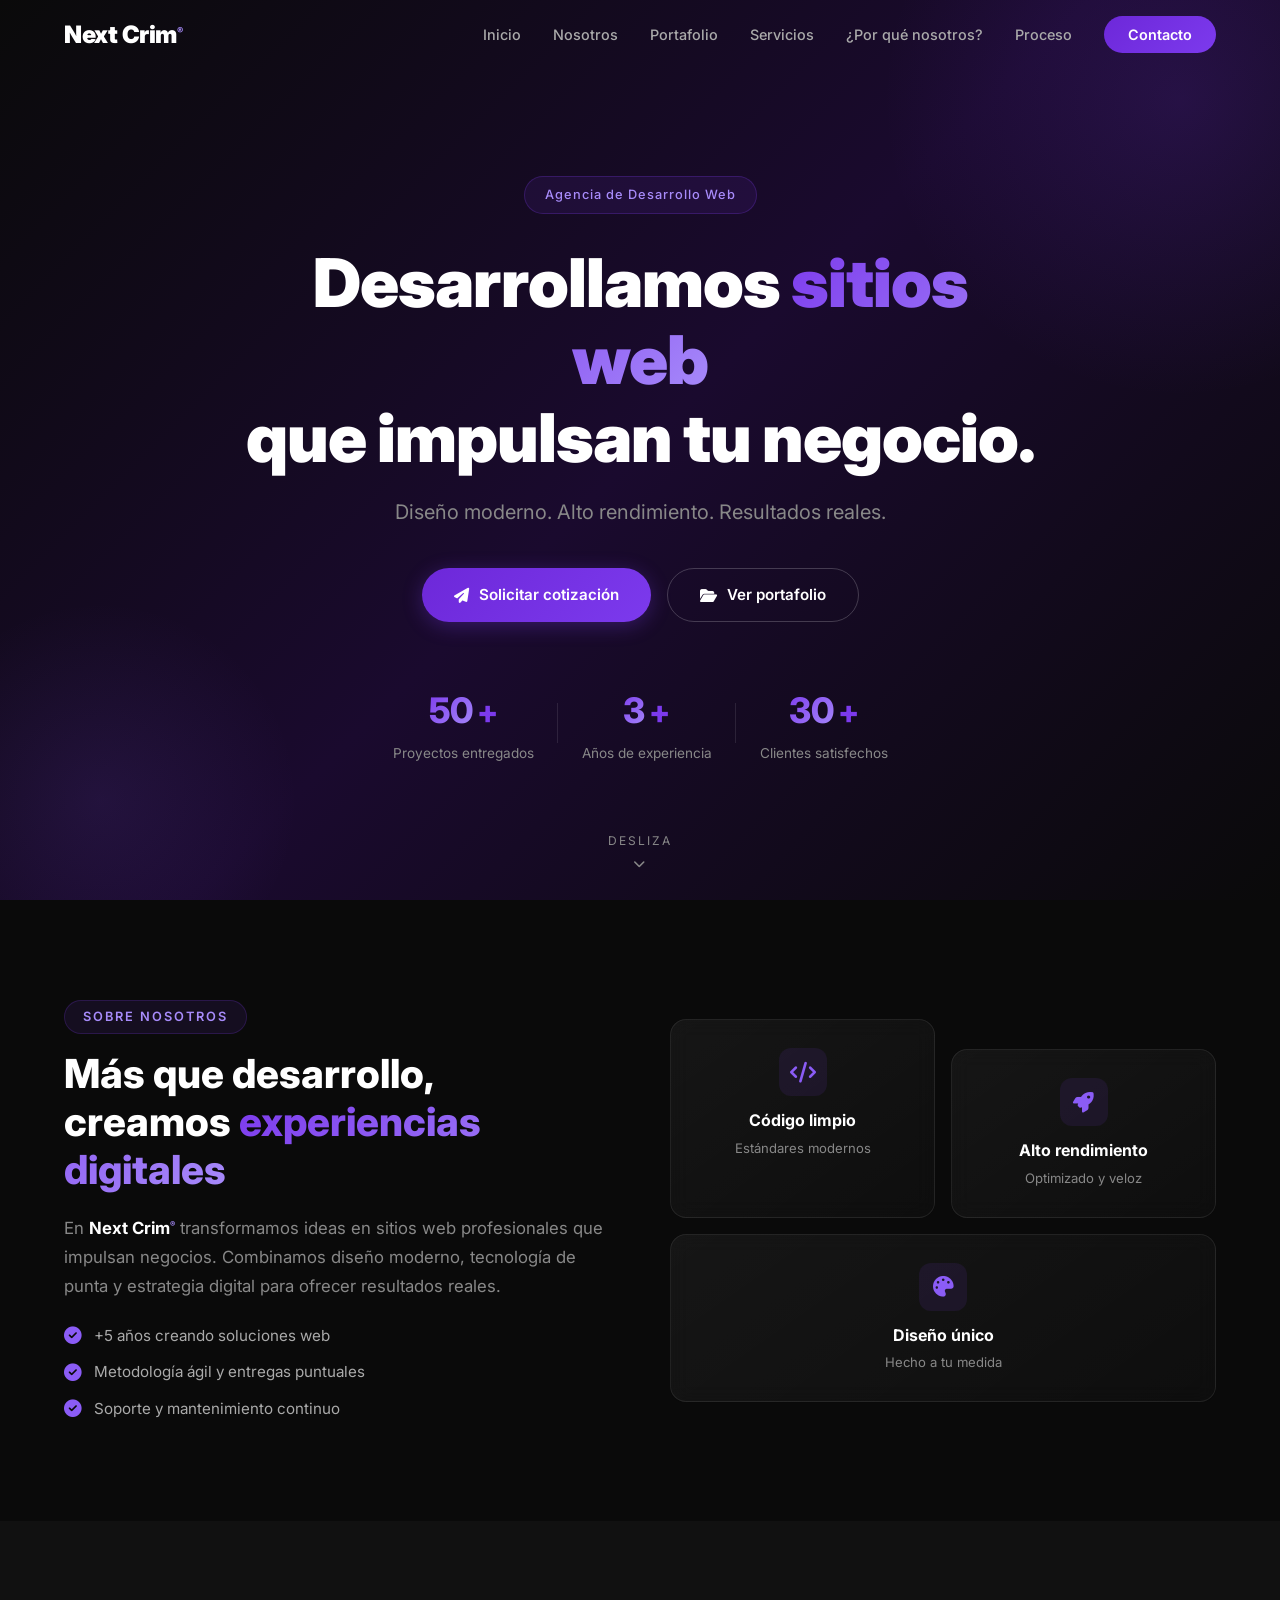
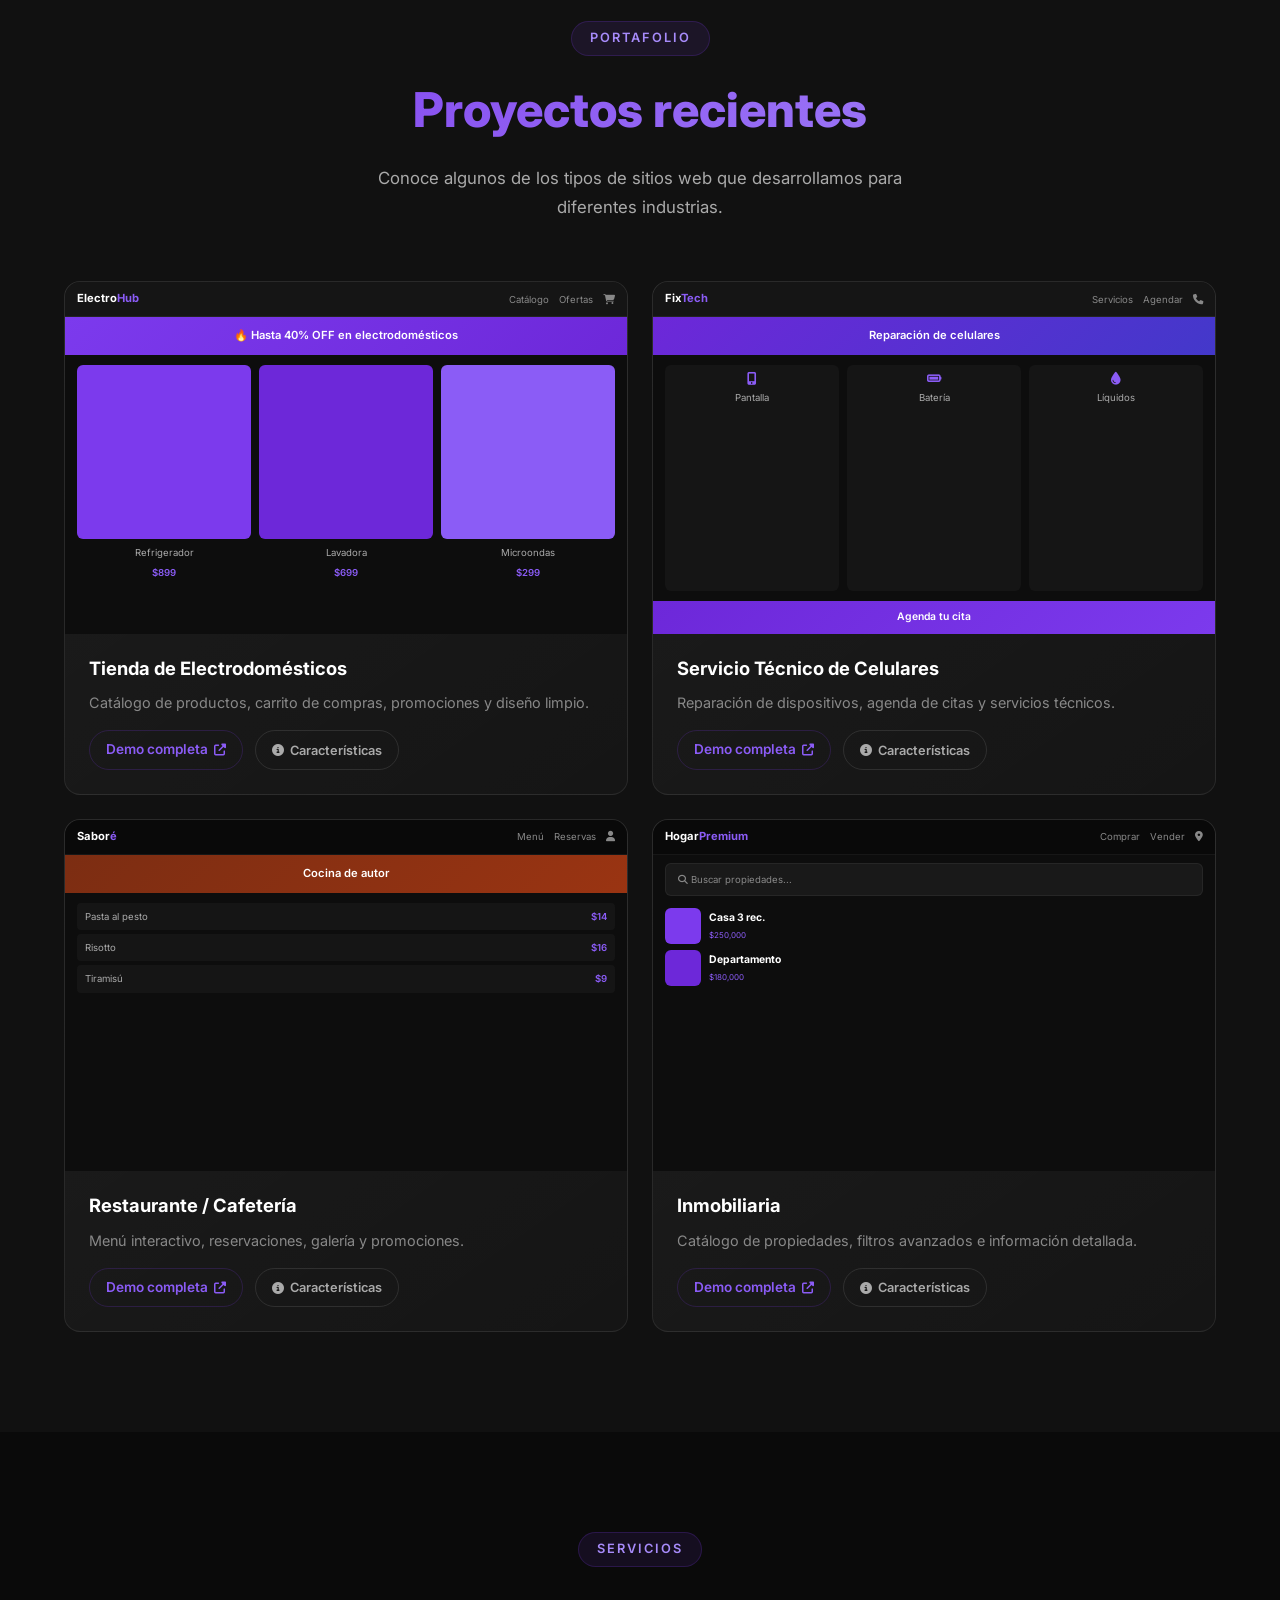
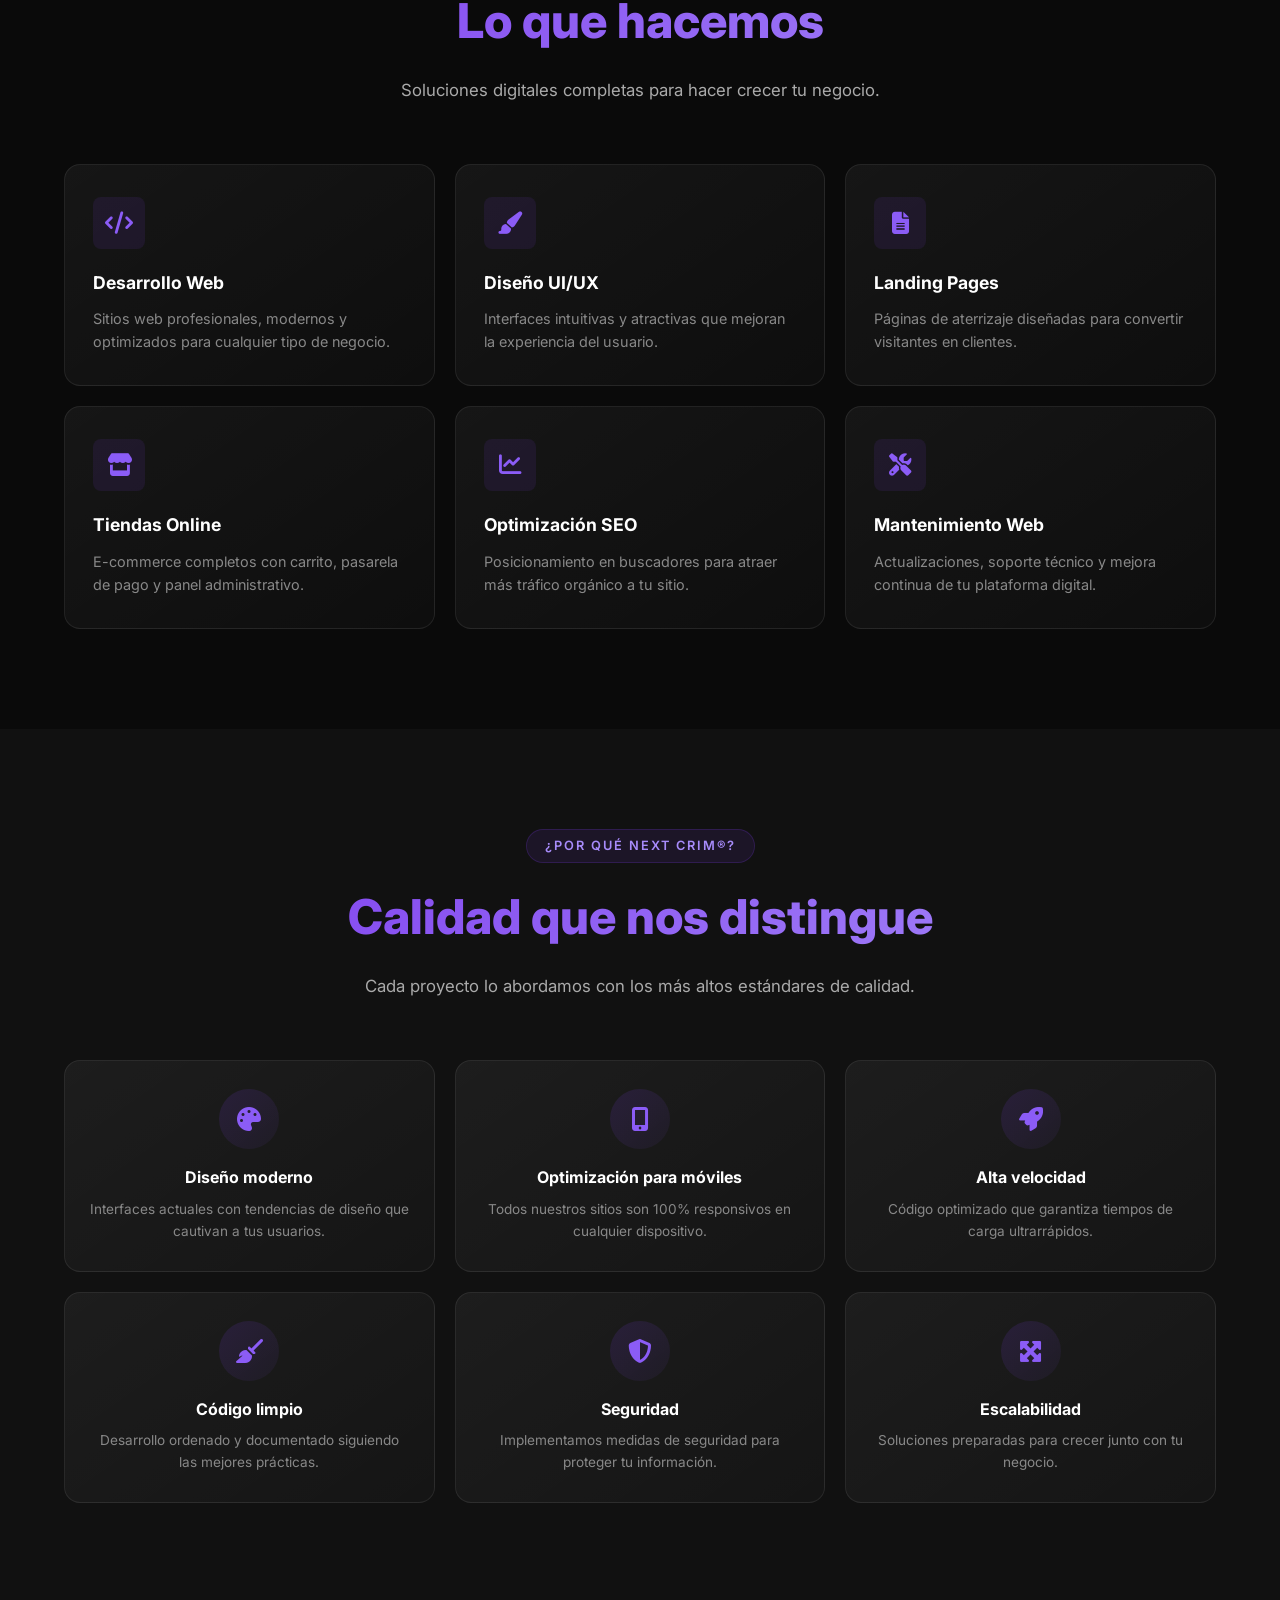
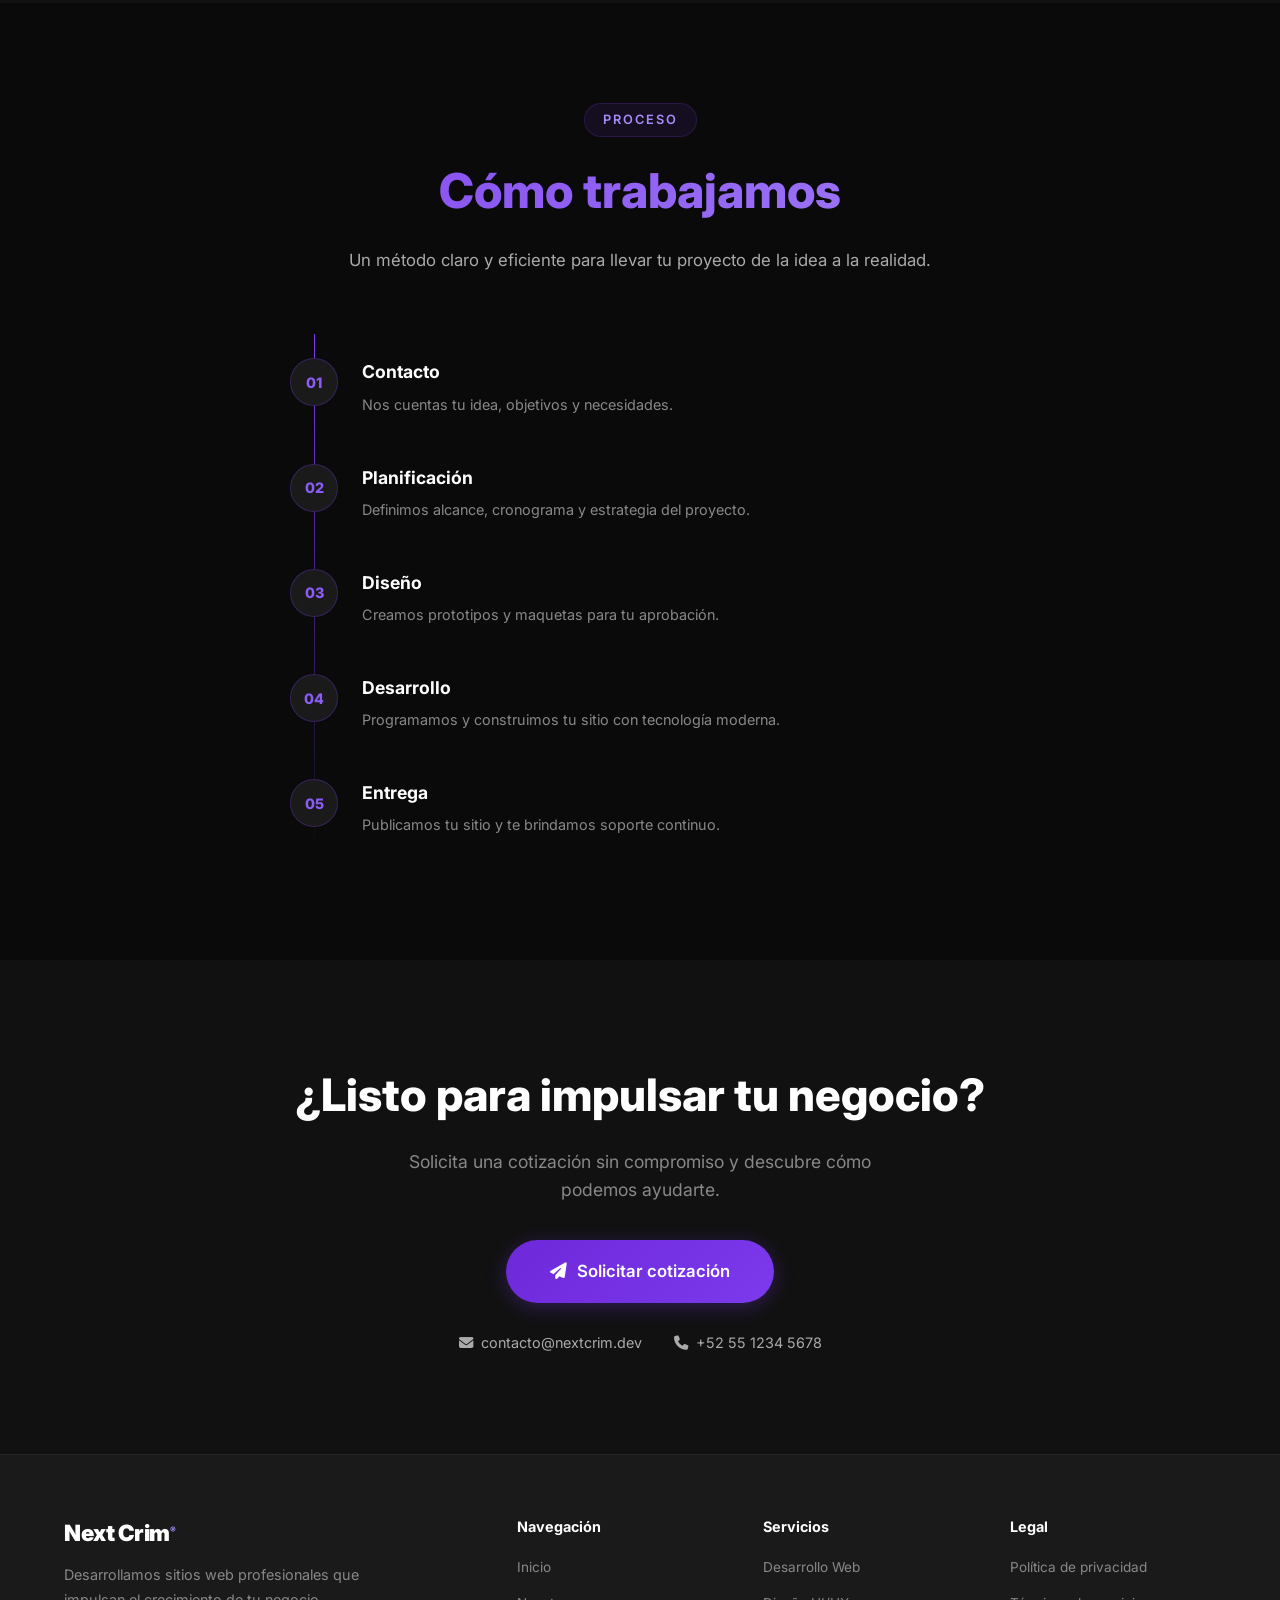
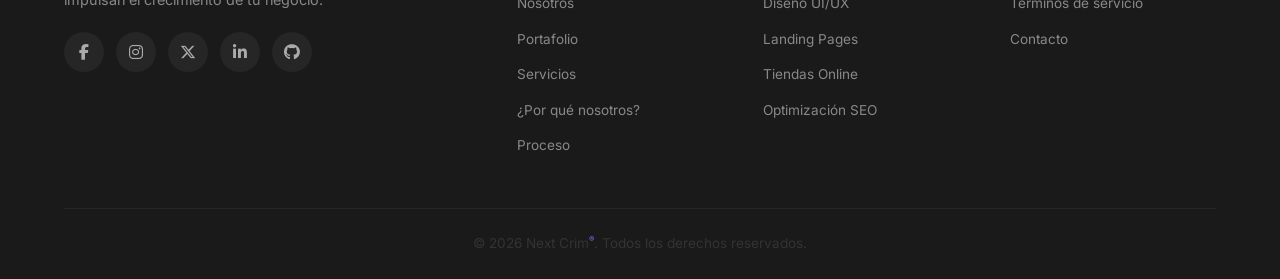
==== index.html @ 69f91e9d "Primer commit - Next Crim sitio web" ====
<!DOCTYPE html>
<html lang="es">
<head>
  <meta charset="UTF-8" />
  <meta name="viewport" content="width=device-width, initial-scale=1.0" />
  <meta name="description" content="Next Crim® - Agencia de desarrollo web. Creamos sitios modernos, rápidos y optimizados para impulsar tu negocio." />
  <meta name="keywords" content="desarrollo web, diseño web, tiendas online, landing pages, SEO" />
  <meta name="author" content="Next Crim®" />
  <meta property="og:title" content="Next Crim® - Desarrollo Web Profesional" />
  <meta property="og:description" content="Desarrollamos sitios web que impulsan tu negocio. Diseño moderno. Alto rendimiento. Resultados reales." />
  <meta property="og:type" content="website" />
  <meta name="robots" content="index, follow" />
  <link rel="canonical" href="https://nextcrim.dev" />
  <title>Next Crim® - Desarrollo Web Profesional</title>
  <link rel="stylesheet" href="styles.css" />
  <link rel="preconnect" href="https://fonts.googleapis.com" />
  <link rel="preconnect" href="https://fonts.gstatic.com" crossorigin />
  <link href="https://fonts.googleapis.com/css2?family=Inter:wght@300;400;500;600;700;800;900&display=swap" rel="stylesheet" />
  <link rel="stylesheet" href="https://cdnjs.cloudflare.com/ajax/libs/font-awesome/6.5.0/css/all.min.css" />
</head>
<body>

  <!-- ========== NAVBAR ========== -->
  <nav class="navbar" id="navbar" role="navigation" aria-label="Navegación principal">
    <div class="nav-container">
      <a href="#" class="nav-logo" aria-label="Next Crim® - Inicio">Next Crim<sup>®</sup></a>
      <button class="nav-toggle" id="navToggle" aria-label="Abrir menú de navegación" aria-expanded="false">
        <span class="bar"></span>
        <span class="bar"></span>
        <span class="bar"></span>
      </button>
      <ul class="nav-menu" id="navMenu" role="menubar">
        <li role="none"><a href="#inicio" class="nav-link" role="menuitem">Inicio</a></li>
        <li role="none"><a href="#nosotros" class="nav-link" role="menuitem">Nosotros</a></li>
        <li role="none"><a href="#portafolio" class="nav-link" role="menuitem">Portafolio</a></li>
        <li role="none"><a href="#servicios" class="nav-link" role="menuitem">Servicios</a></li>
        <li role="none"><a href="#porque-elegirnos" class="nav-link" role="menuitem">¿Por qué nosotros?</a></li>
        <li role="none"><a href="#proceso" class="nav-link" role="menuitem">Proceso</a></li>
        <li role="none"><a href="#contacto" class="nav-link btn-nav-cta" role="menuitem">Contacto</a></li>
      </ul>
    </div>
  </nav>

  <!-- ========== HERO ========== -->
  <section class="hero" id="inicio" aria-label="Sección principal">
    <div class="hero-bg"></div>
    <div class="hero-content">
      <div class="hero-badge reveal">Agencia de Desarrollo Web</div>
      <h1 class="hero-title reveal">
        Desarrollamos <span class="gradient-text">sitios web</span><br />
        que impulsan tu negocio.
      </h1>
      <p class="hero-subtitle reveal">
        Diseño moderno. Alto rendimiento. Resultados reales.
      </p>
      <div class="hero-cta reveal">
        <a href="#contacto" class="btn btn-primary">
          <i class="fas fa-paper-plane" aria-hidden="true"></i> Solicitar cotización
        </a>
        <a href="#portafolio" class="btn btn-outline">
          <i class="fas fa-folder-open" aria-hidden="true"></i> Ver portafolio
        </a>
      </div>
      <div class="hero-stats reveal">
        <div class="stat-item">
          <span class="stat-number" data-count="50">0</span>
          <span class="stat-plus">+</span>
          <span class="stat-label">Proyectos entregados</span>
        </div>
        <div class="stat-item">
          <span class="stat-number" data-count="3">0</span>
          <span class="stat-plus">+</span>
          <span class="stat-label">Años de experiencia</span>
        </div>
        <div class="stat-item">
          <span class="stat-number" data-count="30">0</span>
          <span class="stat-plus">+</span>
          <span class="stat-label">Clientes satisfechos</span>
        </div>
      </div>
    </div>
    <div class="scroll-indicator" aria-hidden="true">
      <span>Desliza</span>
      <i class="fas fa-chevron-down"></i>
    </div>
  </section>

  <!-- ========== ABOUT / BRAND ========== -->
  <section class="about section" id="nosotros" aria-label="Sobre Next Crim">
    <div class="container">
      <div class="about-grid">
        <div class="about-content reveal">
          <span class="section-tag">Sobre nosotros</span>
          <h2>Más que desarrollo,<br />creamos <span class="gradient-text">experiencias digitales</span></h2>
          <p>En <strong>Next Crim<sup>&reg;</sup></strong> transformamos ideas en sitios web profesionales que impulsan negocios. Combinamos diseño moderno, tecnología de punta y estrategia digital para ofrecer resultados reales.</p>
          <div class="about-features">
            <div class="about-feature">
              <i class="fas fa-check-circle"></i>
              <span>+5 años creando soluciones web</span>
            </div>
            <div class="about-feature">
              <i class="fas fa-check-circle"></i>
              <span>Metodología ágil y entregas puntuales</span>
            </div>
            <div class="about-feature">
              <i class="fas fa-check-circle"></i>
              <span>Soporte y mantenimiento continuo</span>
            </div>
          </div>
        </div>
        <div class="about-visual reveal">
          <div class="about-card-glass">
            <div class="glass-icon"><i class="fas fa-code"></i></div>
            <h3>Código limpio</h3>
            <p>Estándares modernos</p>
          </div>
          <div class="about-card-glass delay-1">
            <div class="glass-icon"><i class="fas fa-rocket"></i></div>
            <h3>Alto rendimiento</h3>
            <p>Optimizado y veloz</p>
          </div>
          <div class="about-card-glass delay-2">
            <div class="glass-icon"><i class="fas fa-palette"></i></div>
            <h3>Diseño único</h3>
            <p>Hecho a tu medida</p>
          </div>
        </div>
      </div>
    </div>
  </section>

  <!-- ========== PORTAFOLIO ========== -->
  <section class="portfolio section" id="portafolio" aria-label="Portafolio">
    <div class="container">
      <div class="section-header reveal">
        <span class="section-tag">Portafolio</span>
        <h2>Proyectos recientes</h2>
        <p class="section-desc">Conoce algunos de los tipos de sitios web que desarrollamos para diferentes industrias.</p>
      </div>
      <div class="portfolio-grid">
        <!-- Card 1 -->
        <article class="portfolio-card reveal" tabindex="0" role="button" aria-label="Ver demo de tienda de electrodomésticos" data-demo="demo1">
          <div class="portfolio-preview">
            <div class="demo-mockup mockup-store">
              <div class="mockup-header">
                <span class="mockup-logo">Electro<span class="accent">Hub</span></span>
                <div class="mockup-nav">
                  <span>Catálogo</span>
                  <span>Ofertas</span>
                  <span><i class="fas fa-shopping-cart"></i></span>
                </div>
              </div>
              <div class="mockup-banner">🔥 Hasta 40% OFF en electrodomésticos</div>
              <div class="mockup-products">
                <div class="mockup-product"><div class="prod-img" style="background:#7c3aed"></div><span>Refrigerador</span><span class="price">$899</span></div>
                <div class="mockup-product"><div class="prod-img" style="background:#6d28d9"></div><span>Lavadora</span><span class="price">$699</span></div>
                <div class="mockup-product"><div class="prod-img" style="background:#8b5cf6"></div><span>Microondas</span><span class="price">$299</span></div>
              </div>
            </div>
          </div>
          <div class="portfolio-info">
            <h3>Tienda de Electrodomésticos</h3>
            <p>Catálogo de productos, carrito de compras, promociones y diseño limpio.</p>
            <div class="portfolio-link-group">
              <a href="demos/electrodomesticos.html" target="_blank" class="portfolio-link" aria-label="Abrir demo completa en nueva pestaña">
                Demo completa <i class="fas fa-external-link-alt"></i>
              </a>
              <button class="portfolio-link modal-trigger" data-demo="demo1" aria-label="Ver características">
                <i class="fas fa-info-circle"></i> Características
              </button>
            </div>
          </div>
        </article>

        <!-- Card 2 -->
        <article class="portfolio-card reveal" tabindex="0" role="button" aria-label="Ver demo de servicio técnico" data-demo="demo2">
          <div class="portfolio-preview">
            <div class="demo-mockup mockup-tech">
              <div class="mockup-header">
                <span class="mockup-logo">Fix<span class="accent">Tech</span></span>
                <div class="mockup-nav">
                  <span>Servicios</span>
                  <span>Agendar</span>
                  <span><i class="fas fa-phone"></i></span>
                </div>
              </div>
              <div class="mockup-banner" style="background: linear-gradient(135deg, #6d28d9, #4338ca)">Reparación de celulares</div>
              <div class="mockup-services">
                <div class="service-item"><i class="fas fa-mobile-alt"></i> <span>Pantalla</span></div>
                <div class="service-item"><i class="fas fa-battery-full"></i> <span>Batería</span></div>
                <div class="service-item"><i class="fas fa-tint"></i> <span>Líquidos</span></div>
              </div>
              <div class="mockup-cta-sm">Agenda tu cita</div>
            </div>
          </div>
          <div class="portfolio-info">
            <h3>Servicio Técnico de Celulares</h3>
            <p>Reparación de dispositivos, agenda de citas y servicios técnicos.</p>
            <div class="portfolio-link-group">
              <a href="demos/servicio-tecnico.html" target="_blank" class="portfolio-link" aria-label="Abrir demo completa en nueva pestaña">
                Demo completa <i class="fas fa-external-link-alt"></i>
              </a>
              <button class="portfolio-link modal-trigger" data-demo="demo2" aria-label="Ver características">
                <i class="fas fa-info-circle"></i> Características
              </button>
            </div>
          </div>
        </article>

        <!-- Card 3 -->
        <article class="portfolio-card reveal" tabindex="0" role="button" aria-label="Ver demo de restaurante" data-demo="demo3">
          <div class="portfolio-preview">
            <div class="demo-mockup mockup-restaurant">
              <div class="mockup-header dark-header">
                <span class="mockup-logo">Sabor<span class="accent">é</span></span>
                <div class="mockup-nav">
                  <span>Menú</span>
                  <span>Reservas</span>
                  <span><i class="fas fa-user"></i></span>
                </div>
              </div>
              <div class="mockup-banner" style="background: linear-gradient(135deg, #7c2d12, #9a3412)">Cocina de autor</div>
              <div class="mockup-menu">
                <div class="menu-item"><span class="dish">Pasta al pesto</span><span class="dish-price">$14</span></div>
                <div class="menu-item"><span class="dish">Risotto</span><span class="dish-price">$16</span></div>
                <div class="menu-item"><span class="dish">Tiramisú</span><span class="dish-price">$9</span></div>
              </div>
            </div>
          </div>
          <div class="portfolio-info">
            <h3>Restaurante / Cafetería</h3>
            <p>Menú interactivo, reservaciones, galería y promociones.</p>
            <div class="portfolio-link-group">
              <a href="demos/restaurante.html" target="_blank" class="portfolio-link" aria-label="Abrir demo completa en nueva pestaña">
                Demo completa <i class="fas fa-external-link-alt"></i>
              </a>
              <button class="portfolio-link modal-trigger" data-demo="demo3" aria-label="Ver características">
                <i class="fas fa-info-circle"></i> Características
              </button>
            </div>
          </div>
        </article>

        <!-- Card 4 -->
        <article class="portfolio-card reveal" tabindex="0" role="button" aria-label="Ver demo de inmobiliaria" data-demo="demo4">
          <div class="portfolio-preview">
            <div class="demo-mockup mockup-realestate">
              <div class="mockup-header dark-header">
                <span class="mockup-logo">Hogar<span class="accent">Premium</span></span>
                <div class="mockup-nav">
                  <span>Comprar</span>
                  <span>Vender</span>
                  <span><i class="fas fa-map-marker-alt"></i></span>
                </div>
              </div>
              <div class="mockup-search"><i class="fas fa-search"></i> Buscar propiedades...</div>
              <div class="mockup-properties">
                <div class="mockup-prop"><div class="prop-img" style="background:#7c3aed"></div><div><strong>Casa 3 rec.</strong><br /><small>$250,000</small></div></div>
                <div class="mockup-prop"><div class="prop-img" style="background:#6d28d9"></div><div><strong>Departamento</strong><br /><small>$180,000</small></div></div>
              </div>
            </div>
          </div>
          <div class="portfolio-info">
            <h3>Inmobiliaria</h3>
            <p>Catálogo de propiedades, filtros avanzados e información detallada.</p>
            <div class="portfolio-link-group">
              <a href="demos/inmobiliaria.html" target="_blank" class="portfolio-link" aria-label="Abrir demo completa en nueva pestaña">
                Demo completa <i class="fas fa-external-link-alt"></i>
              </a>
              <button class="portfolio-link modal-trigger" data-demo="demo4" aria-label="Ver características">
                <i class="fas fa-info-circle"></i> Características
              </button>
            </div>
          </div>
        </article>
      </div>
    </div>
  </section>

  <!-- ========== MODAL DEMO ========== -->
  <div class="modal-overlay" id="modalOverlay" role="dialog" aria-modal="true" aria-label="Vista previa de demo">
    <div class="modal-content">
      <button class="modal-close" id="modalClose" aria-label="Cerrar demo">
        <i class="fas fa-times"></i>
      </button>
      <div class="modal-body" id="modalBody">
        <!-- Dynamic content -->
      </div>
    </div>
  </div>

  <!-- ========== SERVICIOS ========== -->
  <section class="services section" id="servicios" aria-label="Servicios">
    <div class="container">
      <div class="section-header reveal">
        <span class="section-tag">Servicios</span>
        <h2>Lo que hacemos</h2>
        <p class="section-desc">Soluciones digitales completas para hacer crecer tu negocio.</p>
      </div>
      <div class="services-grid">
        <div class="service-card reveal">
          <div class="service-icon"><i class="fas fa-code"></i></div>
          <h3>Desarrollo Web</h3>
          <p>Sitios web profesionales, modernos y optimizados para cualquier tipo de negocio.</p>
        </div>
        <div class="service-card reveal">
          <div class="service-icon"><i class="fas fa-paint-brush"></i></div>
          <h3>Diseño UI/UX</h3>
          <p>Interfaces intuitivas y atractivas que mejoran la experiencia del usuario.</p>
        </div>
        <div class="service-card reveal">
          <div class="service-icon"><i class="fas fa-file-alt"></i></div>
          <h3>Landing Pages</h3>
          <p>Páginas de aterrizaje diseñadas para convertir visitantes en clientes.</p>
        </div>
        <div class="service-card reveal">
          <div class="service-icon"><i class="fas fa-store"></i></div>
          <h3>Tiendas Online</h3>
          <p>E-commerce completos con carrito, pasarela de pago y panel administrativo.</p>
        </div>
        <div class="service-card reveal">
          <div class="service-icon"><i class="fas fa-chart-line"></i></div>
          <h3>Optimización SEO</h3>
          <p>Posicionamiento en buscadores para atraer más tráfico orgánico a tu sitio.</p>
        </div>
        <div class="service-card reveal">
          <div class="service-icon"><i class="fas fa-tools"></i></div>
          <h3>Mantenimiento Web</h3>
          <p>Actualizaciones, soporte técnico y mejora continua de tu plataforma digital.</p>
        </div>
      </div>
    </div>
  </section>

  <!-- ========== WHY CHOOSE US ========== -->
  <section class="why section" id="porque-elegirnos" aria-label="¿Por qué elegirnos?">
    <div class="container">
      <div class="section-header reveal">
        <span class="section-tag">¿Por qué Next Crim®?</span>
        <h2>Calidad que nos distingue</h2>
        <p class="section-desc">Cada proyecto lo abordamos con los más altos estándares de calidad.</p>
      </div>
      <div class="why-grid">
        <div class="why-card reveal">
          <div class="why-icon"><i class="fas fa-palette"></i></div>
          <h3>Diseño moderno</h3>
          <p>Interfaces actuales con tendencias de diseño que cautivan a tus usuarios.</p>
        </div>
        <div class="why-card reveal">
          <div class="why-icon"><i class="fas fa-mobile-alt"></i></div>
          <h3>Optimización para móviles</h3>
          <p>Todos nuestros sitios son 100% responsivos en cualquier dispositivo.</p>
        </div>
        <div class="why-card reveal">
          <div class="why-icon"><i class="fas fa-rocket"></i></div>
          <h3>Alta velocidad</h3>
          <p>Código optimizado que garantiza tiempos de carga ultrarrápidos.</p>
        </div>
        <div class="why-card reveal">
          <div class="why-icon"><i class="fas fa-broom"></i></div>
          <h3>Código limpio</h3>
          <p>Desarrollo ordenado y documentado siguiendo las mejores prácticas.</p>
        </div>
        <div class="why-card reveal">
          <div class="why-icon"><i class="fas fa-shield-alt"></i></div>
          <h3>Seguridad</h3>
          <p>Implementamos medidas de seguridad para proteger tu información.</p>
        </div>
        <div class="why-card reveal">
          <div class="why-icon"><i class="fas fa-expand-arrows-alt"></i></div>
          <h3>Escalabilidad</h3>
          <p>Soluciones preparadas para crecer junto con tu negocio.</p>
        </div>
      </div>
    </div>
  </section>

  <!-- ========== PROCESS ========== -->
  <section class="process section" id="proceso" aria-label="Proceso de trabajo">
    <div class="container">
      <div class="section-header reveal">
        <span class="section-tag">Proceso</span>
        <h2>Cómo trabajamos</h2>
        <p class="section-desc">Un método claro y eficiente para llevar tu proyecto de la idea a la realidad.</p>
      </div>
      <div class="process-steps">
        <div class="step reveal">
          <div class="step-number">01</div>
          <div class="step-content">
            <h3>Contacto</h3>
            <p>Nos cuentas tu idea, objetivos y necesidades.</p>
          </div>
        </div>
        <div class="step reveal">
          <div class="step-number">02</div>
          <div class="step-content">
            <h3>Planificación</h3>
            <p>Definimos alcance, cronograma y estrategia del proyecto.</p>
          </div>
        </div>
        <div class="step reveal">
          <div class="step-number">03</div>
          <div class="step-content">
            <h3>Diseño</h3>
            <p>Creamos prototipos y maquetas para tu aprobación.</p>
          </div>
        </div>
        <div class="step reveal">
          <div class="step-number">04</div>
          <div class="step-content">
            <h3>Desarrollo</h3>
            <p>Programamos y construimos tu sitio con tecnología moderna.</p>
          </div>
        </div>
        <div class="step reveal">
          <div class="step-number">05</div>
          <div class="step-content">
            <h3>Entrega</h3>
            <p>Publicamos tu sitio y te brindamos soporte continuo.</p>
          </div>
        </div>
      </div>
    </div>
  </section>

  <!-- ========== CTA SECTION ========== -->
  <section class="cta-section section" id="contacto" aria-label="Contacto">
    <div class="container">
      <div class="cta-content reveal">
        <h2>¿Listo para impulsar tu negocio?</h2>
        <p>Solicita una cotización sin compromiso y descubre cómo podemos ayudarte.</p>
        <a href="mailto:contacto@nextcrim.dev" class="btn btn-primary btn-lg">
          <i class="fas fa-paper-plane"></i> Solicitar cotización
        </a>
        <div class="cta-contact-info">
          <a href="mailto:contacto@nextcrim.dev"><i class="fas fa-envelope"></i> contacto@nextcrim.dev</a>
          <a href="tel:+525512345678"><i class="fas fa-phone"></i> +52 55 1234 5678</a>
        </div>
      </div>
    </div>
  </section>

  <!-- ========== FOOTER ========== -->
  <footer class="footer" role="contentinfo">
    <div class="container">
      <div class="footer-grid">
        <div class="footer-brand">
          <a href="#" class="footer-logo">Next Crim<sup>®</sup></a>
          <p>Desarrollamos sitios web profesionales que impulsan el crecimiento de tu negocio.</p>
          <div class="footer-social">
            <a href="#" aria-label="Facebook"><i class="fab fa-facebook-f"></i></a>
            <a href="#" aria-label="Instagram"><i class="fab fa-instagram"></i></a>
            <a href="#" aria-label="Twitter / X"><i class="fab fa-x-twitter"></i></a>
            <a href="#" aria-label="LinkedIn"><i class="fab fa-linkedin-in"></i></a>
            <a href="#" aria-label="GitHub"><i class="fab fa-github"></i></a>
          </div>
        </div>
        <div class="footer-links">
          <h4>Navegación</h4>
          <ul>
            <li><a href="#inicio">Inicio</a></li>
            <li><a href="#nosotros">Nosotros</a></li>
            <li><a href="#portafolio">Portafolio</a></li>
            <li><a href="#servicios">Servicios</a></li>
            <li><a href="#porque-elegirnos">¿Por qué nosotros?</a></li>
            <li><a href="#proceso">Proceso</a></li>
          </ul>
        </div>
        <div class="footer-links">
          <h4>Servicios</h4>
          <ul>
            <li><a href="#servicios">Desarrollo Web</a></li>
            <li><a href="#servicios">Diseño UI/UX</a></li>
            <li><a href="#servicios">Landing Pages</a></li>
            <li><a href="#servicios">Tiendas Online</a></li>
            <li><a href="#servicios">Optimización SEO</a></li>
          </ul>
        </div>
        <div class="footer-links">
          <h4>Legal</h4>
          <ul>
            <li><a href="#">Política de privacidad</a></li>
            <li><a href="#">Términos de servicio</a></li>
            <li><a href="mailto:contacto@nextcrim.dev">Contacto</a></li>
          </ul>
        </div>
      </div>
      <div class="footer-bottom">
        <p>&copy; 2026 Next Crim<sup>®</sup>. Todos los derechos reservados.</p>
      </div>
    </div>
  </footer>

  <script src="script.js"></script>
</body>
</html>
---- styles.css ----
/* ==========================================
   Next Crim® - Main Stylesheet
   ========================================== */

/* === CSS Variables === */
:root {
  --black: #0a0a0a;
  --black-2: #111111;
  --black-3: #1a1a1a;
  --white: #ffffff;
  --white-soft: #f5f5f5;
  --gray: #888888;
  --gray-light: #aaaaaa;
  --gray-dark: #333333;

  --purple-1: #7c3aed;
  --purple-2: #6d28d9;
  --purple-3: #8b5cf6;
  --purple-4: #a78bfa;
  --purple-dark: #1e1029;
  --purple-glow: rgba(124, 58, 237, 0.3);

  --gradient-hero: linear-gradient(135deg, #0a0a0a 0%, #1a0a2e 50%, #0a0a0a 100%);
  --gradient-purple: linear-gradient(135deg, #7c3aed, #a78bfa);
  --gradient-purple-dark: linear-gradient(135deg, #6d28d9, #7c3aed);
  --gradient-card: linear-gradient(145deg, rgba(255,255,255,0.05), rgba(255,255,255,0.02));

  --glass-bg: rgba(255, 255, 255, 0.03);
  --glass-border: rgba(255, 255, 255, 0.08);
  --glass-shadow: 0 8px 32px rgba(0, 0, 0, 0.4);

  --font: 'Inter', -apple-system, BlinkMacSystemFont, 'Segoe UI', sans-serif;
  --radius: 16px;
  --radius-sm: 8px;
  --radius-lg: 24px;

  --transition: 0.3s cubic-bezier(0.4, 0, 0.2, 1);
  --transition-slow: 0.6s cubic-bezier(0.4, 0, 0.2, 1);

  --max-width: 1200px;
}

/* === Reset & Base === */
*, *::before, *::after {
  margin: 0;
  padding: 0;
  box-sizing: border-box;
}

html {
  scroll-behavior: smooth;
  scroll-padding-top: 80px;
}

body {
  font-family: var(--font);
  background: var(--black);
  color: var(--white);
  line-height: 1.6;
  overflow-x: hidden;
  -webkit-font-smoothing: antialiased;
  -moz-osx-font-smoothing: grayscale;
}

::selection {
  background: var(--purple-1);
  color: var(--white);
}

a {
  text-decoration: none;
  color: inherit;
  transition: var(--transition);
}

ul {
  list-style: none;
}

img {
  max-width: 100%;
  display: block;
}

.container {
  max-width: var(--max-width);
  margin: 0 auto;
  padding: 0 24px;
}

.section {
  padding: 100px 0;
  position: relative;
}

.section-header {
  text-align: center;
  margin-bottom: 60px;
}

.section-tag {
  display: inline-block;
  padding: 6px 18px;
  background: rgba(124, 58, 237, 0.1);
  border: 1px solid rgba(124, 58, 237, 0.2);
  border-radius: 50px;
  font-size: 0.8rem;
  font-weight: 600;
  color: var(--purple-4);
  text-transform: uppercase;
  letter-spacing: 2px;
  margin-bottom: 16px;
}

.section-header h2 {
  font-size: clamp(2rem, 4vw, 3rem);
  font-weight: 800;
  margin-bottom: 16px;
  background: var(--gradient-purple);
  -webkit-background-clip: text;
  -webkit-text-fill-color: transparent;
  background-clip: text;
}

.section-desc {
  color: var(--gray-light);
  max-width: 600px;
  margin: 0 auto;
  font-size: 1.05rem;
  line-height: 1.7;
}

.gradient-text {
  background: var(--gradient-purple);
  -webkit-background-clip: text;
  -webkit-text-fill-color: transparent;
  background-clip: text;
}

.btn {
  display: inline-flex;
  align-items: center;
  gap: 10px;
  padding: 14px 32px;
  border-radius: 50px;
  font-weight: 600;
  font-size: 0.95rem;
  cursor: pointer;
  transition: var(--transition);
  border: none;
  font-family: var(--font);
}

.btn-primary {
  background: var(--gradient-purple-dark);
  color: var(--white);
  box-shadow: 0 4px 20px rgba(124, 58, 237, 0.3);
}

.btn-primary:hover {
  transform: translateY(-2px);
  box-shadow: 0 8px 30px rgba(124, 58, 237, 0.5);
}

.btn-outline {
  background: transparent;
  color: var(--white);
  border: 1.5px solid rgba(255, 255, 255, 0.2);
}

.btn-outline:hover {
  border-color: var(--purple-1);
  background: rgba(124, 58, 237, 0.1);
  transform: translateY(-2px);
}

.btn-lg {
  padding: 18px 44px;
  font-size: 1.05rem;
}

/* === Scrollbar === */
::-webkit-scrollbar {
  width: 8px;
}

::-webkit-scrollbar-track {
  background: var(--black);
}

::-webkit-scrollbar-thumb {
  background: var(--gray-dark);
  border-radius: 4px;
}

::-webkit-scrollbar-thumb:hover {
  background: var(--purple-1);
}

/* === NAVBAR === */
.navbar {
  position: fixed;
  top: 0;
  left: 0;
  right: 0;
  z-index: 1000;
  padding: 16px 0;
  transition: var(--transition);
}

.navbar.scrolled {
  background: rgba(10, 10, 10, 0.85);
  backdrop-filter: blur(20px);
  -webkit-backdrop-filter: blur(20px);
  border-bottom: 1px solid rgba(255, 255, 255, 0.05);
  padding: 12px 0;
}

.nav-container {
  max-width: var(--max-width);
  margin: 0 auto;
  padding: 0 24px;
  display: flex;
  align-items: center;
  justify-content: space-between;
}

.nav-logo {
  font-size: 1.5rem;
  font-weight: 900;
  letter-spacing: -0.5px;
  color: var(--white);
}

.nav-logo sup {
  font-size: 0.6rem;
  color: var(--purple-4);
  top: -0.5em;
}

.nav-menu {
  display: flex;
  align-items: center;
  gap: 32px;
}

.nav-link {
  font-size: 0.9rem;
  font-weight: 500;
  color: var(--gray-light);
  position: relative;
  padding: 4px 0;
}

.nav-link::after {
  content: '';
  position: absolute;
  bottom: -2px;
  left: 0;
  width: 0;
  height: 2px;
  background: var(--gradient-purple);
  transition: var(--transition);
  border-radius: 2px;
}

.nav-link:hover {
  color: var(--white);
}

.nav-link:hover::after {
  width: 100%;
}

.btn-nav-cta {
  padding: 10px 24px;
  background: var(--gradient-purple-dark);
  color: var(--white) !important;
  border-radius: 50px;
  font-weight: 600;
}

.btn-nav-cta::after {
  display: none;
}

.btn-nav-cta:hover {
  box-shadow: 0 4px 20px rgba(124, 58, 237, 0.4);
  transform: translateY(-1px);
}

.nav-toggle {
  display: none;
  flex-direction: column;
  gap: 5px;
  cursor: pointer;
  background: none;
  border: none;
  padding: 4px;
}

.bar {
  width: 24px;
  height: 2px;
  background: var(--white);
  border-radius: 2px;
  transition: var(--transition);
}

/* === HERO === */
.hero {
  min-height: 100vh;
  display: flex;
  align-items: center;
  justify-content: center;
  position: relative;
  overflow: hidden;
  padding: 120px 24px 80px;
}

.hero-bg {
  position: absolute;
  inset: 0;
  background: var(--gradient-hero);
  z-index: 0;
}

.hero-bg::before {
  content: '';
  position: absolute;
  width: 600px;
  height: 600px;
  border-radius: 50%;
  background: radial-gradient(circle, rgba(124, 58, 237, 0.15), transparent 70%);
  top: -200px;
  right: -200px;
  animation: float 8s ease-in-out infinite;
}

.hero-bg::after {
  content: '';
  position: absolute;
  width: 400px;
  height: 400px;
  border-radius: 50%;
  background: radial-gradient(circle, rgba(139, 92, 246, 0.1), transparent 70%);
  bottom: -100px;
  left: -100px;
  animation: float 10s ease-in-out infinite reverse;
}

@keyframes float {
  0%, 100% { transform: translate(0, 0); }
  50% { transform: translate(30px, -30px); }
}

.hero-content {
  position: relative;
  z-index: 1;
  text-align: center;
  max-width: 800px;
}

.hero-badge {
  display: inline-block;
  padding: 8px 20px;
  background: rgba(124, 58, 237, 0.1);
  border: 1px solid rgba(124, 58, 237, 0.25);
  border-radius: 50px;
  font-size: 0.8rem;
  font-weight: 500;
  color: var(--purple-4);
  letter-spacing: 1px;
  margin-bottom: 30px;
}

.hero-title {
  font-size: clamp(2.5rem, 6vw, 4.2rem);
  font-weight: 900;
  line-height: 1.15;
  margin-bottom: 20px;
  letter-spacing: -1px;
}

.hero-subtitle {
  font-size: clamp(1rem, 2vw, 1.25rem);
  color: var(--gray);
  margin-bottom: 40px;
  font-weight: 400;
}

.hero-cta {
  display: flex;
  gap: 16px;
  justify-content: center;
  flex-wrap: wrap;
  margin-bottom: 60px;
}

.hero-stats {
  display: flex;
  justify-content: center;
  gap: 48px;
  flex-wrap: wrap;
}

.stat-item {
  text-align: center;
  position: relative;
}

.stat-item:not(:last-child)::after {
  content: '';
  position: absolute;
  right: -24px;
  top: 50%;
  transform: translateY(-50%);
  width: 1px;
  height: 40px;
  background: rgba(255, 255, 255, 0.1);
}

.stat-number {
  font-size: 2.2rem;
  font-weight: 800;
  background: var(--gradient-purple);
  -webkit-background-clip: text;
  -webkit-text-fill-color: transparent;
  background-clip: text;
}

.stat-plus {
  font-size: 2rem;
  font-weight: 800;
  color: var(--purple-1);
}

.stat-label {
  display: block;
  font-size: 0.85rem;
  color: var(--gray);
  margin-top: 4px;
  font-weight: 400;
}

.scroll-indicator {
  position: absolute;
  bottom: 30px;
  left: 50%;
  transform: translateX(-50%);
  display: flex;
  flex-direction: column;
  align-items: center;
  gap: 8px;
  color: var(--gray);
  font-size: 0.75rem;
  letter-spacing: 2px;
  text-transform: uppercase;
  animation: bounceDown 2s ease-in-out infinite;
  z-index: 1;
}

@keyframes bounceDown {
  0%, 100% { transform: translateX(-50%) translateY(0); }
  50% { transform: translateX(-50%) translateY(8px); }
}

/* === ABOUT SECTION === */
.about {
  background: var(--black);
  overflow: hidden;
}

.about-grid {
  display: grid;
  grid-template-columns: 1fr 1fr;
  gap: 60px;
  align-items: center;
}

.about-content h2 {
  font-size: clamp(1.8rem, 3.5vw, 2.5rem);
  font-weight: 800;
  line-height: 1.2;
  margin-bottom: 20px;
}

.about-content p {
  color: var(--gray);
  font-size: 1.05rem;
  line-height: 1.7;
  margin-bottom: 24px;
}

.about-content strong {
  color: var(--white);
}

.about-content sup {
  font-size: 0.5rem;
  color: var(--purple-4);
}

.about-features {
  display: flex;
  flex-direction: column;
  gap: 12px;
}

.about-feature {
  display: flex;
  align-items: center;
  gap: 12px;
  font-size: 0.95rem;
  color: var(--gray-light);
}

.about-feature i {
  color: var(--purple-3);
  font-size: 1.1rem;
}

.about-visual {
  display: grid;
  grid-template-columns: 1fr 1fr;
  gap: 16px;
  position: relative;
}

.about-card-glass {
  background: var(--gradient-card);
  border: 1px solid var(--glass-border);
  border-radius: var(--radius);
  padding: 28px 24px;
  text-align: center;
  backdrop-filter: blur(10px);
  transition: var(--transition);
}

.about-card-glass:hover {
  transform: translateY(-4px);
  border-color: rgba(124, 58, 237, 0.2);
  box-shadow: 0 12px 40px rgba(0, 0, 0, 0.3);
}

.about-card-glass:nth-child(2) {
  margin-top: 30px;
}

.about-card-glass:nth-child(3) {
  grid-column: 1 / -1;
  margin-top: 0;
}

.glass-icon {
  width: 48px;
  height: 48px;
  margin: 0 auto 12px;
  display: flex;
  align-items: center;
  justify-content: center;
  background: rgba(124, 58, 237, 0.1);
  border-radius: 12px;
  font-size: 1.3rem;
  color: var(--purple-3);
}

.about-card-glass h3 {
  font-size: 1rem;
  font-weight: 700;
  margin-bottom: 4px;
}

.about-card-glass p {
  font-size: 0.82rem;
  color: var(--gray);
}

.delay-1 { transition-delay: 0.15s; }
.delay-2 { transition-delay: 0.3s; }

/* === PORTFOLIO === */
.portfolio {
  background: var(--black-2);
}

.portfolio-grid {
  display: grid;
  grid-template-columns: repeat(2, 1fr);
  gap: 24px;
}

.portfolio-card {
  background: var(--gradient-card);
  border: 1px solid var(--glass-border);
  border-radius: var(--radius);
  overflow: hidden;
  cursor: pointer;
  transition: var(--transition);
  position: relative;
}

.portfolio-card:hover {
  transform: translateY(-8px);
  border-color: rgba(124, 58, 237, 0.3);
  box-shadow: 0 20px 60px rgba(0, 0, 0, 0.5), 0 0 40px rgba(124, 58, 237, 0.05);
}

.portfolio-card:focus-visible {
  outline: 2px solid var(--purple-1);
  outline-offset: 2px;
}

.portfolio-preview {
  position: relative;
  overflow: hidden;
  aspect-ratio: 16 / 10;
}

.demo-mockup {
  width: 100%;
  height: 100%;
  background: #0d0d0d;
  display: flex;
  flex-direction: column;
  font-size: 0.65rem;
  position: relative;
}

.mockup-header {
  display: flex;
  align-items: center;
  justify-content: space-between;
  padding: 8px 12px;
  background: rgba(255, 255, 255, 0.03);
  border-bottom: 1px solid rgba(255, 255, 255, 0.06);
}

.dark-header {
  background: rgba(0, 0, 0, 0.3);
}

.mockup-logo {
  font-weight: 700;
  font-size: 0.7rem;
  color: var(--white);
}

.mockup-logo .accent {
  color: var(--purple-3);
}

.mockup-nav {
  display: flex;
  gap: 10px;
  color: var(--gray);
  font-size: 0.6rem;
}

.mockup-nav i {
  font-size: 0.65rem;
}

.mockup-banner {
  padding: 10px 12px;
  background: linear-gradient(135deg, #7c3aed, #6d28d9);
  font-weight: 600;
  font-size: 0.7rem;
  text-align: center;
}

.mockup-products {
  display: flex;
  gap: 8px;
  padding: 10px 12px;
  flex: 1;
}

.mockup-product {
  flex: 1;
  display: flex;
  flex-direction: column;
  align-items: center;
  gap: 4px;
  color: var(--gray-light);
  font-size: 0.6rem;
  text-align: center;
}

.prod-img {
  width: 100%;
  aspect-ratio: 1;
  border-radius: 6px;
  margin-bottom: 2px;
}

.price {
  color: var(--purple-3);
  font-weight: 600;
}

.mockup-services {
  display: flex;
  gap: 8px;
  padding: 10px 12px;
  flex: 1;
}

.service-item {
  flex: 1;
  display: flex;
  flex-direction: column;
  align-items: center;
  gap: 4px;
  color: var(--gray-light);
  font-size: 0.6rem;
  padding: 8px 4px;
  background: rgba(255, 255, 255, 0.03);
  border-radius: 6px;
}

.service-item i {
  font-size: 0.8rem;
  color: var(--purple-3);
}

.mockup-cta-sm {
  padding: 8px 12px;
  background: var(--gradient-purple-dark);
  text-align: center;
  font-weight: 600;
  font-size: 0.65rem;
}

.mockup-menu {
  flex: 1;
  display: flex;
  flex-direction: column;
  gap: 4px;
  padding: 10px 12px;
}

.menu-item {
  display: flex;
  justify-content: space-between;
  padding: 6px 8px;
  background: rgba(255, 255, 255, 0.03);
  border-radius: 4px;
  color: var(--gray-light);
  font-size: 0.6rem;
}

.dish-price {
  color: var(--purple-3);
  font-weight: 600;
}

.mockup-search {
  padding: 8px 12px;
  margin: 8px 12px;
  background: rgba(255, 255, 255, 0.05);
  border-radius: 6px;
  color: var(--gray);
  font-size: 0.6rem;
  border: 1px solid rgba(255, 255, 255, 0.06);
}

.mockup-properties {
  flex: 1;
  display: flex;
  flex-direction: column;
  gap: 6px;
  padding: 4px 12px 10px;
}

.mockup-prop {
  display: flex;
  align-items: center;
  gap: 8px;
  color: var(--gray-light);
  font-size: 0.6rem;
}

.prop-img {
  width: 36px;
  height: 36px;
  border-radius: 6px;
  flex-shrink: 0;
}

.mockup-prop strong {
  color: var(--white);
  font-size: 0.65rem;
}

.mockup-prop small {
  color: var(--purple-3);
}

.portfolio-info {
  padding: 20px 24px 24px;
}

.portfolio-info h3 {
  font-size: 1.15rem;
  font-weight: 700;
  margin-bottom: 8px;
}

.portfolio-info p {
  color: var(--gray);
  font-size: 0.9rem;
  margin-bottom: 16px;
  line-height: 1.6;
}

.portfolio-link-group {
  display: flex;
  gap: 12px;
  flex-wrap: wrap;
}

.portfolio-link {
  color: var(--purple-3);
  font-weight: 600;
  font-size: 0.85rem;
  display: inline-flex;
  align-items: center;
  gap: 6px;
  transition: var(--transition);
  cursor: pointer;
  background: none;
  border: none;
  font-family: var(--font);
  padding: 8px 16px;
  border-radius: 50px;
  border: 1px solid rgba(124, 58, 237, 0.2);
}

.portfolio-link i {
  transition: var(--transition);
  font-size: 0.75rem;
}

.portfolio-link:hover {
  background: rgba(124, 58, 237, 0.1);
  border-color: var(--purple-1);
  color: var(--white);
}

.modal-trigger {
  color: var(--gray-light);
  border-color: rgba(255, 255, 255, 0.1);
  font-size: 0.8rem;
}

.modal-trigger:hover {
  border-color: var(--gray);
  color: var(--white);
  background: rgba(255, 255, 255, 0.05);
}

/* === MODAL === */
.modal-overlay {
  position: fixed;
  inset: 0;
  z-index: 2000;
  background: rgba(0, 0, 0, 0.85);
  backdrop-filter: blur(12px);
  -webkit-backdrop-filter: blur(12px);
  display: none;
  align-items: center;
  justify-content: center;
  padding: 24px;
  opacity: 0;
  transition: opacity var(--transition);
}

.modal-overlay.active {
  display: flex;
  opacity: 1;
}

.modal-content {
  width: 100%;
  max-width: 900px;
  max-height: 85vh;
  background: var(--black-2);
  border: 1px solid rgba(255, 255, 255, 0.1);
  border-radius: var(--radius-lg);
  overflow: hidden;
  position: relative;
  transform: scale(0.95) translateY(20px);
  transition: transform var(--transition-slow);
}

.modal-overlay.active .modal-content {
  transform: scale(1) translateY(0);
}

.modal-close {
  position: absolute;
  top: 16px;
  right: 16px;
  z-index: 10;
  width: 40px;
  height: 40px;
  border-radius: 50%;
  border: 1px solid rgba(255, 255, 255, 0.1);
  background: rgba(0, 0, 0, 0.6);
  color: var(--white);
  cursor: pointer;
  display: flex;
  align-items: center;
  justify-content: center;
  font-size: 1.1rem;
  transition: var(--transition);
}

.modal-close:hover {
  background: var(--purple-1);
  border-color: var(--purple-1);
}

.modal-body {
  padding: 40px;
  overflow-y: auto;
  max-height: 85vh;
}

.modal-demo {
  width: 100%;
}

.modal-demo-header {
  text-align: center;
  margin-bottom: 32px;
}

.modal-demo-header h2 {
  font-size: 2rem;
  font-weight: 800;
  margin-bottom: 8px;
}

.modal-demo-header p {
  color: var(--gray);
}

.modal-demo-grid {
  display: grid;
  grid-template-columns: repeat(3, 1fr);
  gap: 16px;
  margin-bottom: 32px;
}

.modal-demo-card {
  background: rgba(255, 255, 255, 0.03);
  border: 1px solid rgba(255, 255, 255, 0.06);
  border-radius: var(--radius-sm);
  padding: 20px;
  text-align: center;
  transition: var(--transition);
}

.modal-demo-card:hover {
  border-color: rgba(124, 58, 237, 0.2);
  background: rgba(124, 58, 237, 0.05);
}

.modal-demo-card i {
  font-size: 2rem;
  color: var(--purple-3);
  margin-bottom: 12px;
}

.modal-demo-card h4 {
  font-size: 0.9rem;
  font-weight: 600;
  margin-bottom: 6px;
}

.modal-demo-card p {
  font-size: 0.8rem;
  color: var(--gray);
}

.modal-demo-cta {
  display: inline-block;
  margin: 0 auto;
  background: var(--gradient-purple-dark);
  color: var(--white);
  padding: 12px 32px;
  border-radius: 50px;
  font-weight: 600;
  border: none;
  cursor: pointer;
  font-family: var(--font);
  font-size: 0.9rem;
  transition: var(--transition);
}

.modal-demo-cta:hover {
  transform: translateY(-2px);
  box-shadow: 0 8px 30px rgba(124, 58, 237, 0.4);
}

.modal-demo-footer {
  text-align: center;
  margin-top: 24px;
  font-size: 0.8rem;
  color: var(--gray);
}

/* === SERVICES === */
.services {
  background: var(--black);
}

.services-grid {
  display: grid;
  grid-template-columns: repeat(3, 1fr);
  gap: 20px;
}

.service-card {
  background: var(--gradient-card);
  border: 1px solid var(--glass-border);
  border-radius: var(--radius);
  padding: 32px 28px;
  transition: var(--transition);
  position: relative;
  overflow: hidden;
}

.service-card::before {
  content: '';
  position: absolute;
  top: 0;
  left: 0;
  right: 0;
  height: 3px;
  background: var(--gradient-purple);
  transform: scaleX(0);
  transform-origin: left;
  transition: var(--transition-slow);
}

.service-card:hover::before {
  transform: scaleX(1);
}

.service-card:hover {
  transform: translateY(-6px);
  border-color: rgba(124, 58, 237, 0.2);
  box-shadow: 0 16px 48px rgba(0, 0, 0, 0.4);
}

.service-icon {
  width: 52px;
  height: 52px;
  display: flex;
  align-items: center;
  justify-content: center;
  background: rgba(124, 58, 237, 0.1);
  border-radius: var(--radius-sm);
  margin-bottom: 20px;
  font-size: 1.4rem;
  color: var(--purple-3);
  transition: var(--transition);
}

.service-card:hover .service-icon {
  background: rgba(124, 58, 237, 0.2);
  transform: scale(1.05);
}

.service-card h3 {
  font-size: 1.1rem;
  font-weight: 700;
  margin-bottom: 10px;
}

.service-card p {
  color: var(--gray);
  font-size: 0.9rem;
  line-height: 1.6;
}

/* === WHY CHOOSE US === */
.why {
  background: var(--black-2);
}

.why-grid {
  display: grid;
  grid-template-columns: repeat(3, 1fr);
  gap: 20px;
}

.why-card {
  background: var(--gradient-card);
  border: 1px solid var(--glass-border);
  border-radius: var(--radius);
  padding: 28px 24px;
  text-align: center;
  transition: var(--transition);
}

.why-card:hover {
  transform: translateY(-6px);
  border-color: rgba(124, 58, 237, 0.2);
  box-shadow: 0 16px 48px rgba(0, 0, 0, 0.4);
}

.why-icon {
  width: 60px;
  height: 60px;
  margin: 0 auto 16px;
  display: flex;
  align-items: center;
  justify-content: center;
  background: linear-gradient(135deg, rgba(124, 58, 237, 0.15), rgba(139, 92, 246, 0.05));
  border-radius: 50%;
  font-size: 1.5rem;
  color: var(--purple-3);
  transition: var(--transition);
}

.why-card:hover .why-icon {
  transform: scale(1.1);
  box-shadow: 0 0 30px rgba(124, 58, 237, 0.2);
}

.why-card h3 {
  font-size: 1rem;
  font-weight: 700;
  margin-bottom: 8px;
}

.why-card p {
  color: var(--gray);
  font-size: 0.85rem;
  line-height: 1.6;
}

/* === PROCESS === */
.process {
  background: var(--black);
}

.process-steps {
  max-width: 700px;
  margin: 0 auto;
  display: flex;
  flex-direction: column;
  gap: 0;
  position: relative;
}

.process-steps::before {
  content: '';
  position: absolute;
  left: 24px;
  top: 0;
  bottom: 0;
  width: 1px;
  background: linear-gradient(to bottom, var(--purple-1), transparent);
}

.step {
  display: flex;
  gap: 24px;
  align-items: flex-start;
  padding: 24px 0;
  position: relative;
}

.step-number {
  width: 48px;
  height: 48px;
  min-width: 48px;
  display: flex;
  align-items: center;
  justify-content: center;
  background: var(--black-3);
  border: 1px solid rgba(124, 58, 237, 0.3);
  border-radius: 50%;
  font-weight: 800;
  font-size: 0.9rem;
  color: var(--purple-3);
  position: relative;
  z-index: 1;
  transition: var(--transition);
}

.step:hover .step-number {
  background: var(--purple-1);
  color: var(--white);
  box-shadow: 0 0 30px rgba(124, 58, 237, 0.4);
}

.step-content h3 {
  font-size: 1.1rem;
  font-weight: 700;
  margin-bottom: 6px;
}

.step-content p {
  color: var(--gray);
  font-size: 0.9rem;
}

/* === CTA SECTION === */
.cta-section {
  background: var(--black-2);
  text-align: center;
}

.cta-content h2 {
  font-size: clamp(1.8rem, 4vw, 2.8rem);
  font-weight: 800;
  margin-bottom: 16px;
}

.cta-content p {
  color: var(--gray);
  font-size: 1.1rem;
  margin-bottom: 36px;
  max-width: 500px;
  margin-left: auto;
  margin-right: auto;
}

.cta-contact-info {
  display: flex;
  justify-content: center;
  gap: 32px;
  margin-top: 28px;
  flex-wrap: wrap;
}

.cta-contact-info a {
  color: var(--gray-light);
  font-size: 0.9rem;
  display: inline-flex;
  align-items: center;
  gap: 8px;
  transition: var(--transition);
}

.cta-contact-info a:hover {
  color: var(--purple-3);
}

/* === FOOTER === */
.footer {
  background: var(--black-3);
  border-top: 1px solid rgba(255, 255, 255, 0.05);
  padding: 60px 0 0;
}

.footer-grid {
  display: grid;
  grid-template-columns: 2fr 1fr 1fr 1fr;
  gap: 40px;
  padding-bottom: 40px;
  border-bottom: 1px solid rgba(255, 255, 255, 0.05);
}

.footer-logo {
  font-size: 1.4rem;
  font-weight: 900;
  color: var(--white);
  letter-spacing: -0.5px;
}

.footer-logo sup {
  font-size: 0.55rem;
  color: var(--purple-4);
  top: -0.5em;
}

.footer-brand p {
  color: var(--gray);
  font-size: 0.9rem;
  margin-top: 12px;
  line-height: 1.7;
  max-width: 320px;
}

.footer-social {
  display: flex;
  gap: 12px;
  margin-top: 20px;
}

.footer-social a {
  width: 40px;
  height: 40px;
  display: flex;
  align-items: center;
  justify-content: center;
  border-radius: 50%;
  background: rgba(255, 255, 255, 0.05);
  color: var(--gray-light);
  font-size: 1rem;
  transition: var(--transition);
}

.footer-social a:hover {
  background: var(--purple-1);
  color: var(--white);
  transform: translateY(-3px);
}

.footer-links h4 {
  font-size: 0.9rem;
  font-weight: 700;
  margin-bottom: 16px;
  color: var(--white);
}

.footer-links ul li {
  margin-bottom: 10px;
}

.footer-links ul li a {
  color: var(--gray);
  font-size: 0.85rem;
  transition: var(--transition);
}

.footer-links ul li a:hover {
  color: var(--purple-3);
  padding-left: 4px;
}

.footer-bottom {
  text-align: center;
  padding: 24px 0;
}

.footer-bottom p {
  color: var(--gray-dark);
  font-size: 0.85rem;
}

.footer-bottom sup {
  font-size: 0.5rem;
  color: var(--purple-3);
}

/* === REVEAL ANIMATIONS === */
.reveal {
  opacity: 0;
  transform: translateY(30px);
  transition: opacity 0.8s ease, transform 0.8s ease;
}

.reveal.visible {
  opacity: 1;
  transform: translateY(0);
}

.reveal-delay-1 { transition-delay: 0.1s; }
.reveal-delay-2 { transition-delay: 0.2s; }
.reveal-delay-3 { transition-delay: 0.3s; }
.reveal-delay-4 { transition-delay: 0.4s; }

/* === RESPONSIVE === */
@media (max-width: 1024px) {
  .about-grid {
    grid-template-columns: 1fr;
    gap: 40px;
  }

  .about-visual {
    max-width: 400px;
    margin: 0 auto;
  }

  .services-grid,
  .why-grid {
    grid-template-columns: repeat(2, 1fr);
  }

  .footer-grid {
    grid-template-columns: 1fr 1fr;
    gap: 32px;
  }
}

@media (max-width: 768px) {
  .navbar {
    padding: 12px 0;
  }

  .nav-menu {
    position: fixed;
    top: 0;
    right: -100%;
    width: 280px;
    height: 100vh;
    flex-direction: column;
    background: rgba(10, 10, 10, 0.98);
    backdrop-filter: blur(20px);
    -webkit-backdrop-filter: blur(20px);
    border-left: 1px solid rgba(255, 255, 255, 0.05);
    padding: 80px 32px 32px;
    gap: 20px;
    align-items: flex-start;
    transition: var(--transition-slow);
    z-index: 999;
  }

  .nav-menu.active {
    right: 0;
  }

  .nav-toggle {
    display: flex;
    z-index: 1001;
  }

  .nav-toggle.active .bar:nth-child(1) {
    transform: rotate(45deg) translate(5px, 5px);
  }

  .nav-toggle.active .bar:nth-child(2) {
    opacity: 0;
  }

  .nav-toggle.active .bar:nth-child(3) {
    transform: rotate(-45deg) translate(5px, -5px);
  }

  .btn-nav-cta {
    width: 100%;
    text-align: center;
  }

  .hero-stats {
    gap: 24px;
  }

  .stat-item:not(:last-child)::after {
    display: none;
  }

  .portfolio-grid {
    grid-template-columns: 1fr;
  }

  .services-grid,
  .why-grid {
    grid-template-columns: 1fr;
  }

  .footer-grid {
    grid-template-columns: 1fr;
    gap: 28px;
  }

  .cta-contact-info {
    flex-direction: column;
    align-items: center;
    gap: 12px;
  }

  .modal-demo-grid {
    grid-template-columns: 1fr;
  }

  .modal-body {
    padding: 24px;
  }

  .section {
    padding: 60px 0;
  }

  .process-steps::before {
    left: 20px;
  }

  .step-number {
    width: 40px;
    height: 40px;
    min-width: 40px;
    font-size: 0.8rem;
  }
}

@media (max-width: 480px) {
  .hero-cta {
    flex-direction: column;
    align-items: center;
  }

  .btn {
    width: 100%;
    justify-content: center;
  }

  .hero {
    padding: 100px 16px 60px;
  }

  .container {
    padding: 0 16px;
  }

  .section-header {
    margin-bottom: 40px;
  }
}

@media (prefers-reduced-motion: reduce) {
  *, *::before, *::after {
    animation-duration: 0.01ms !important;
    animation-iteration-count: 1 !important;
    transition-duration: 0.01ms !important;
  }

  .reveal {
    opacity: 1;
    transform: none;
  }
}
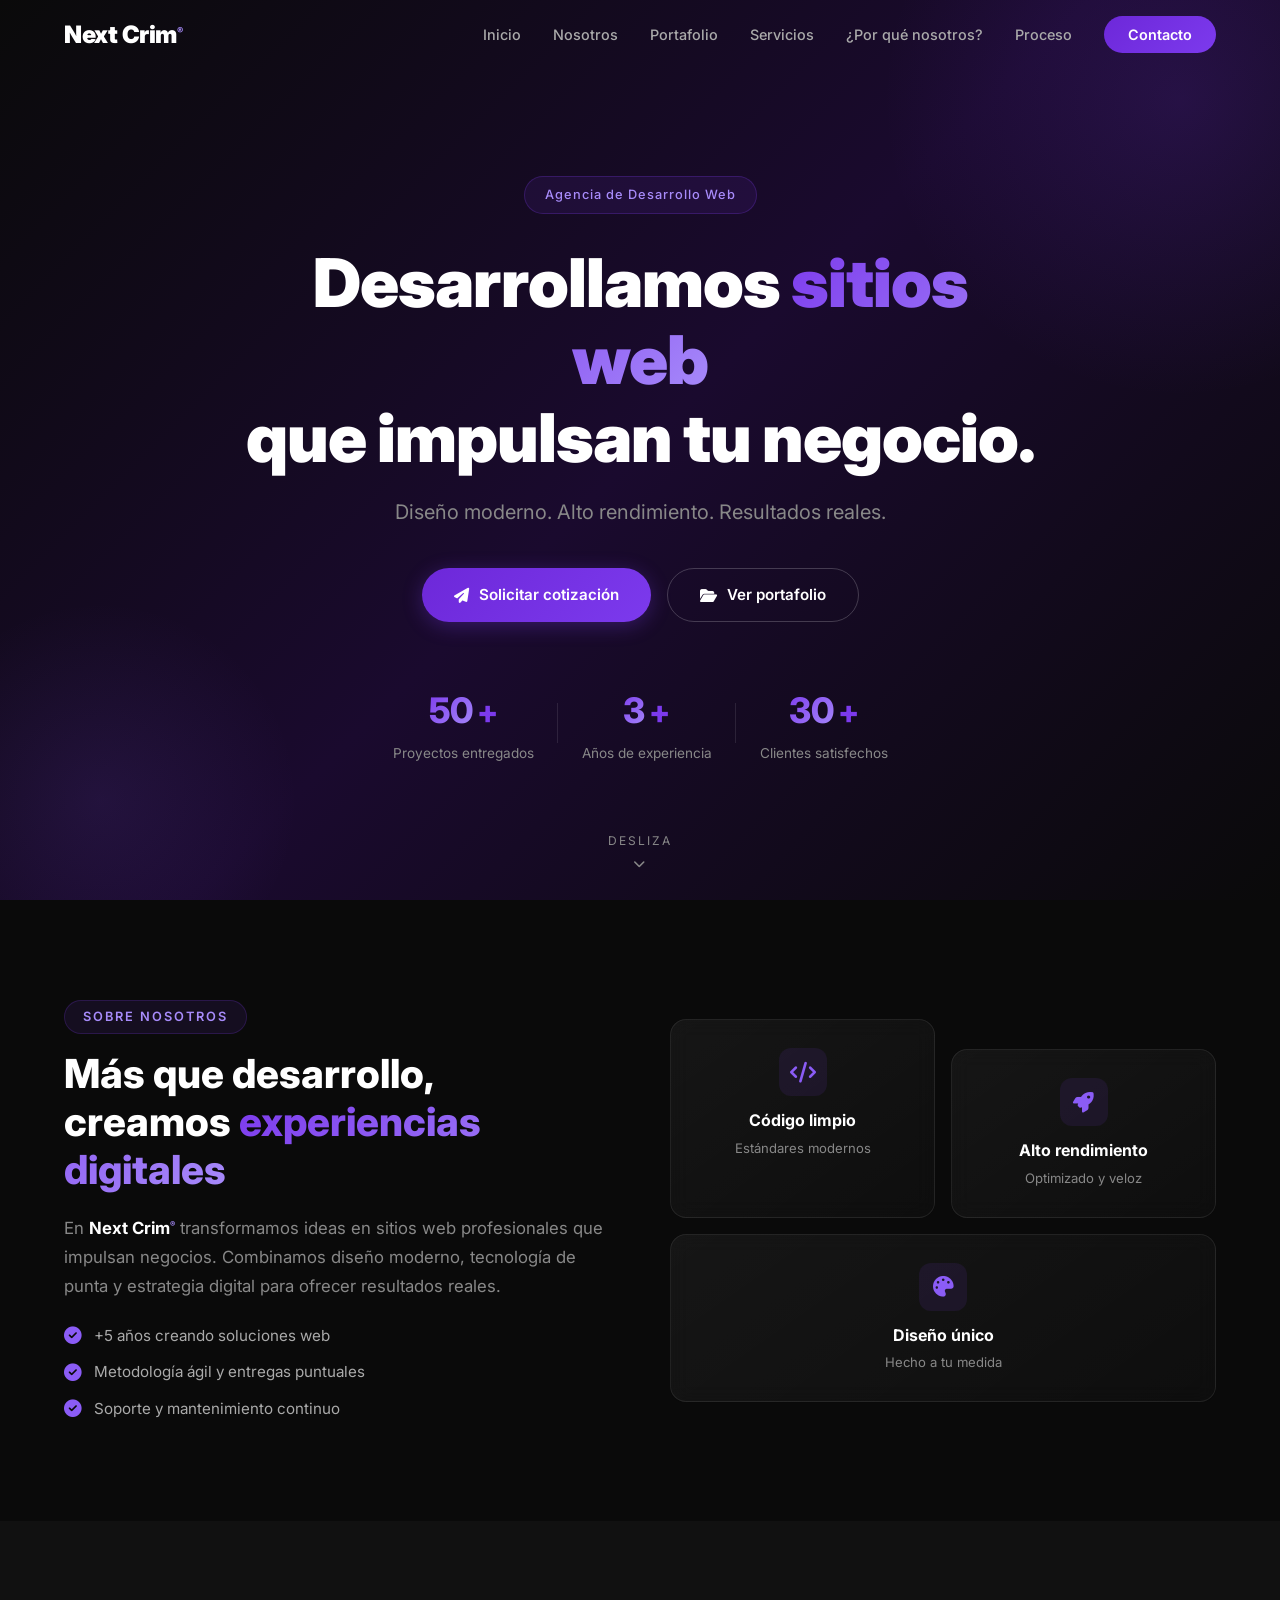
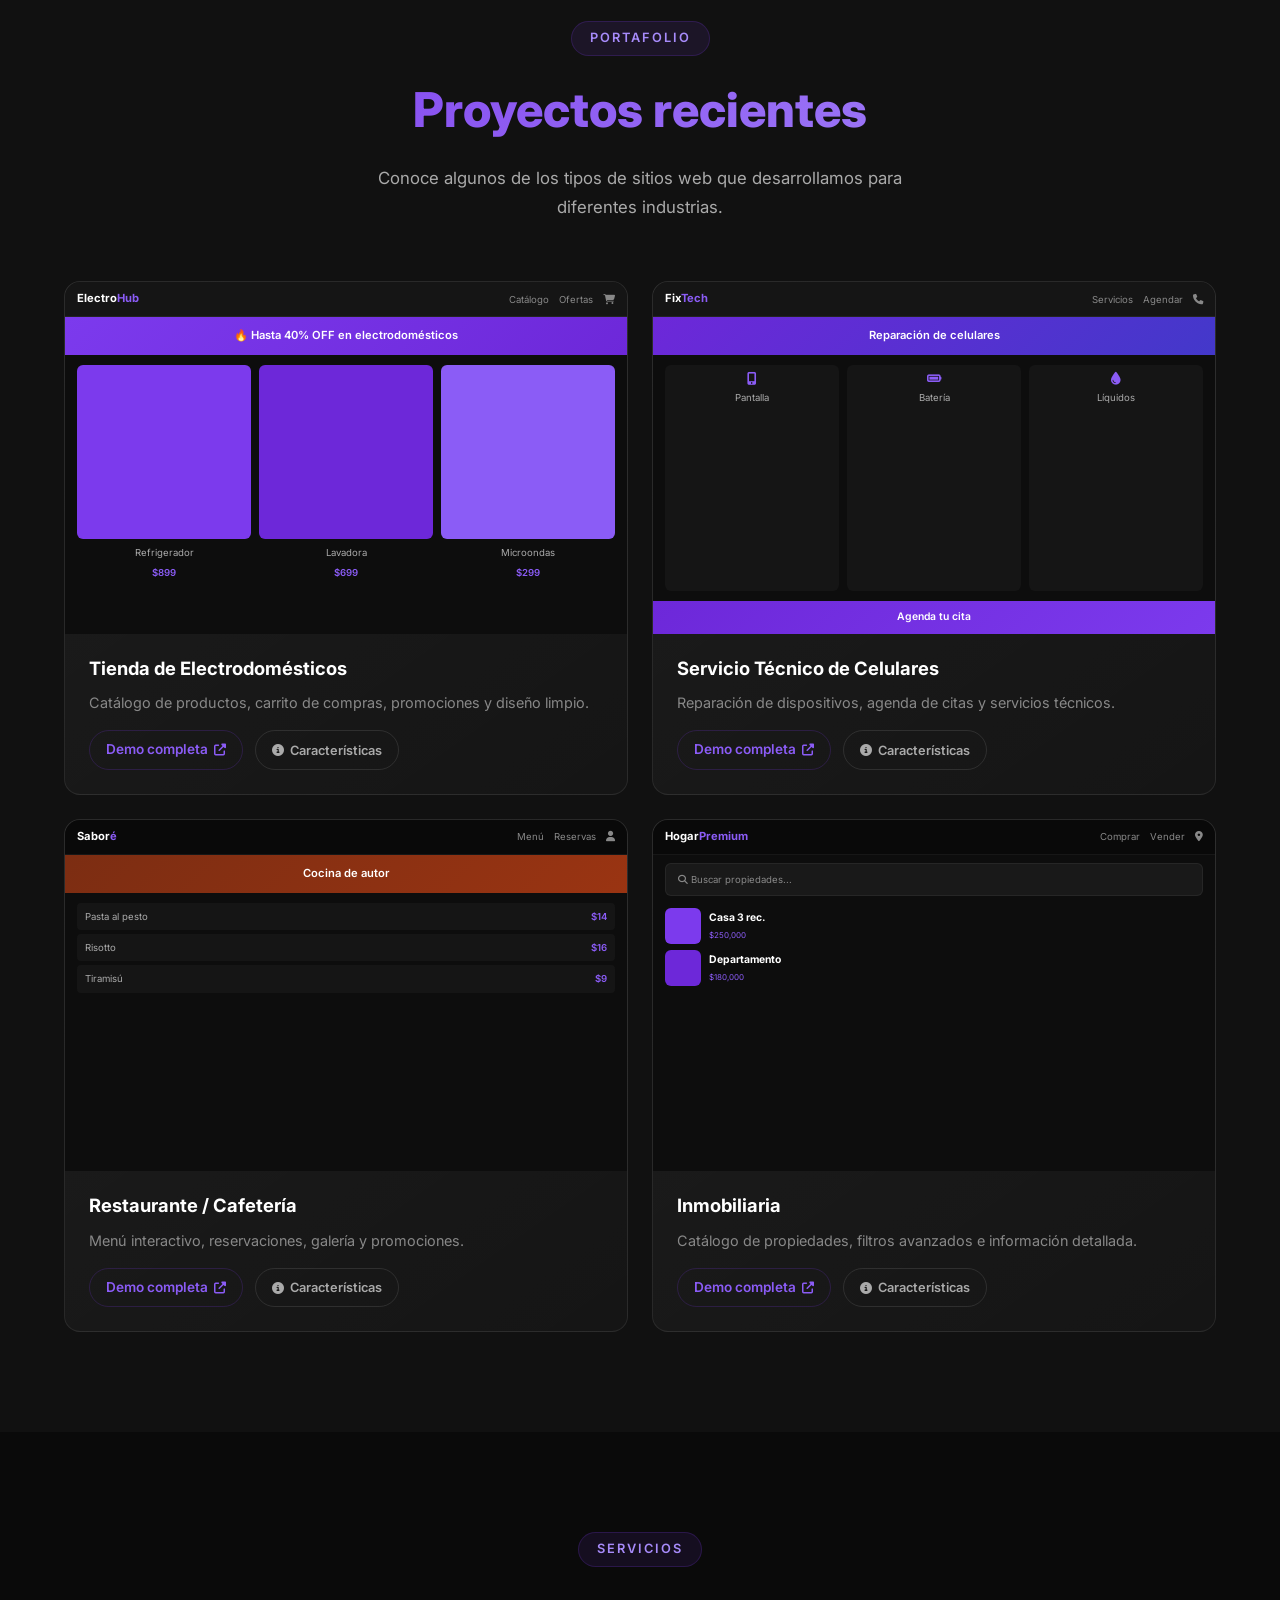
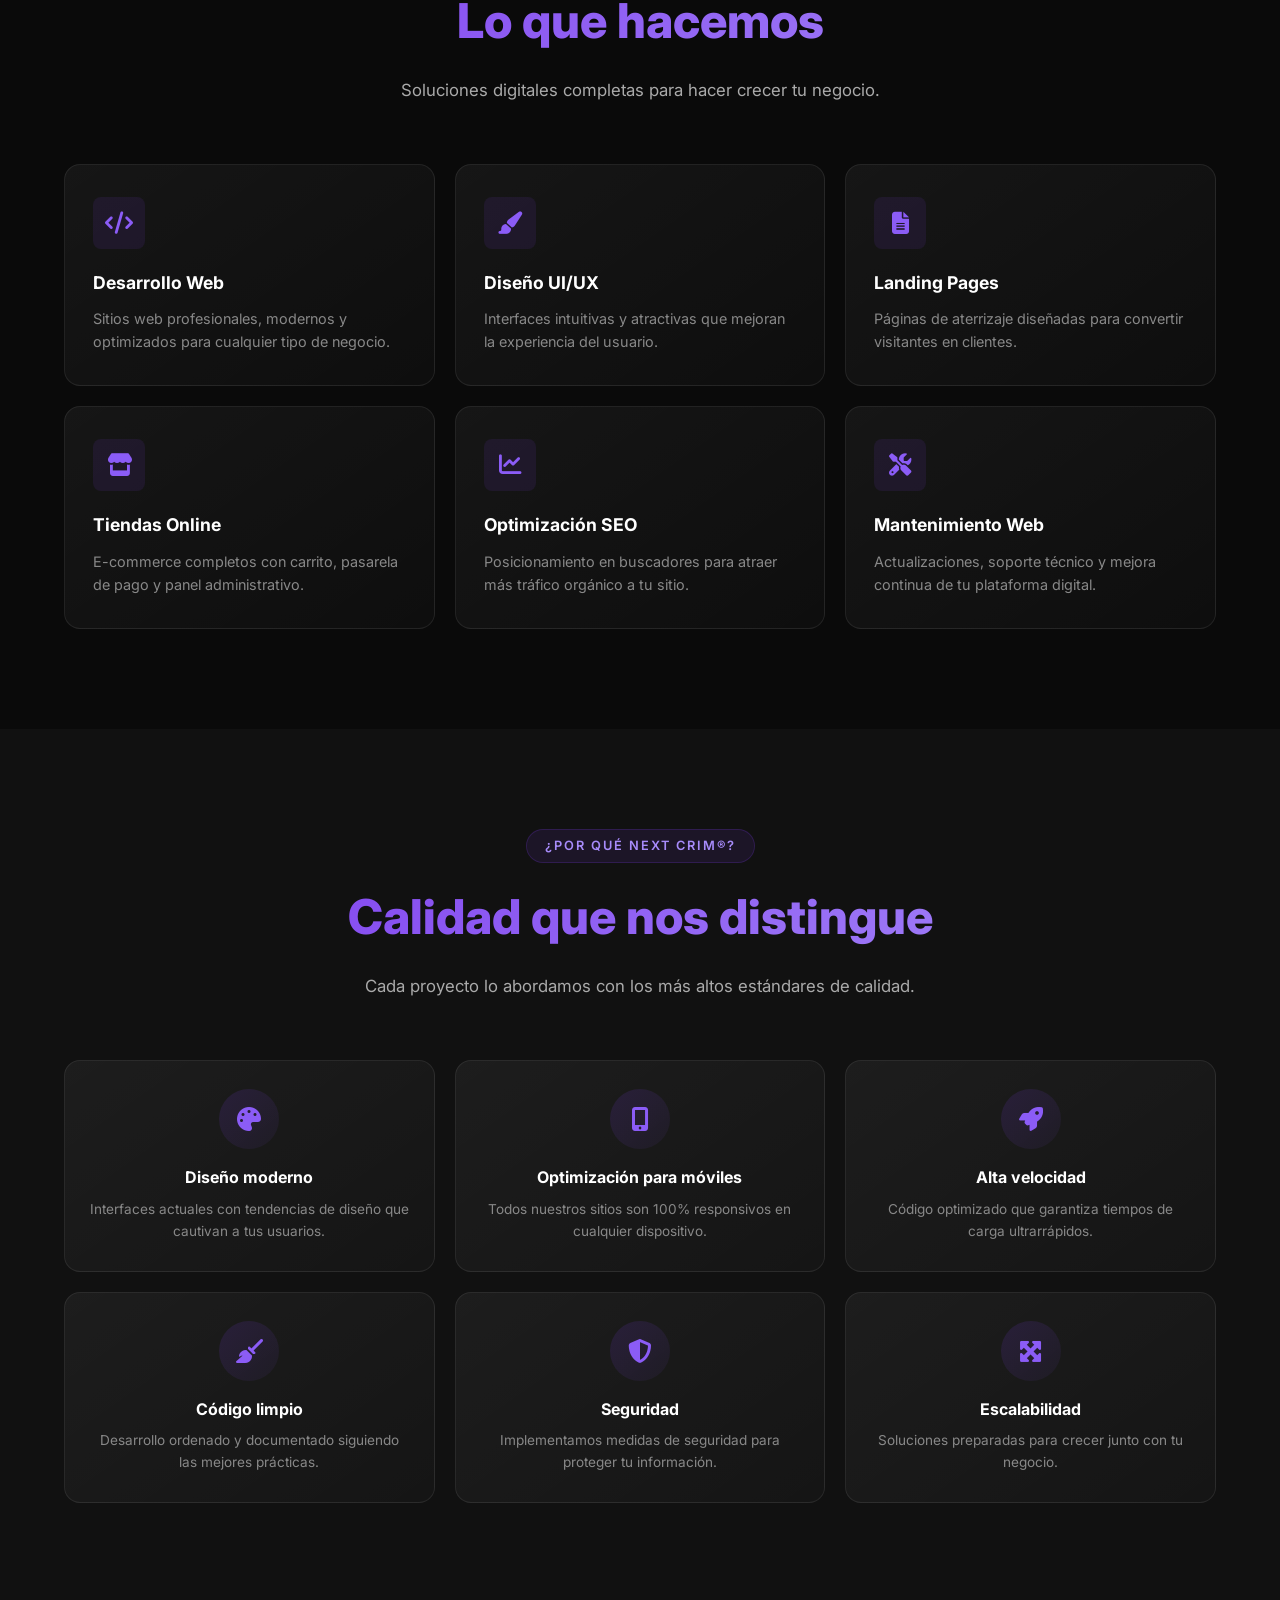
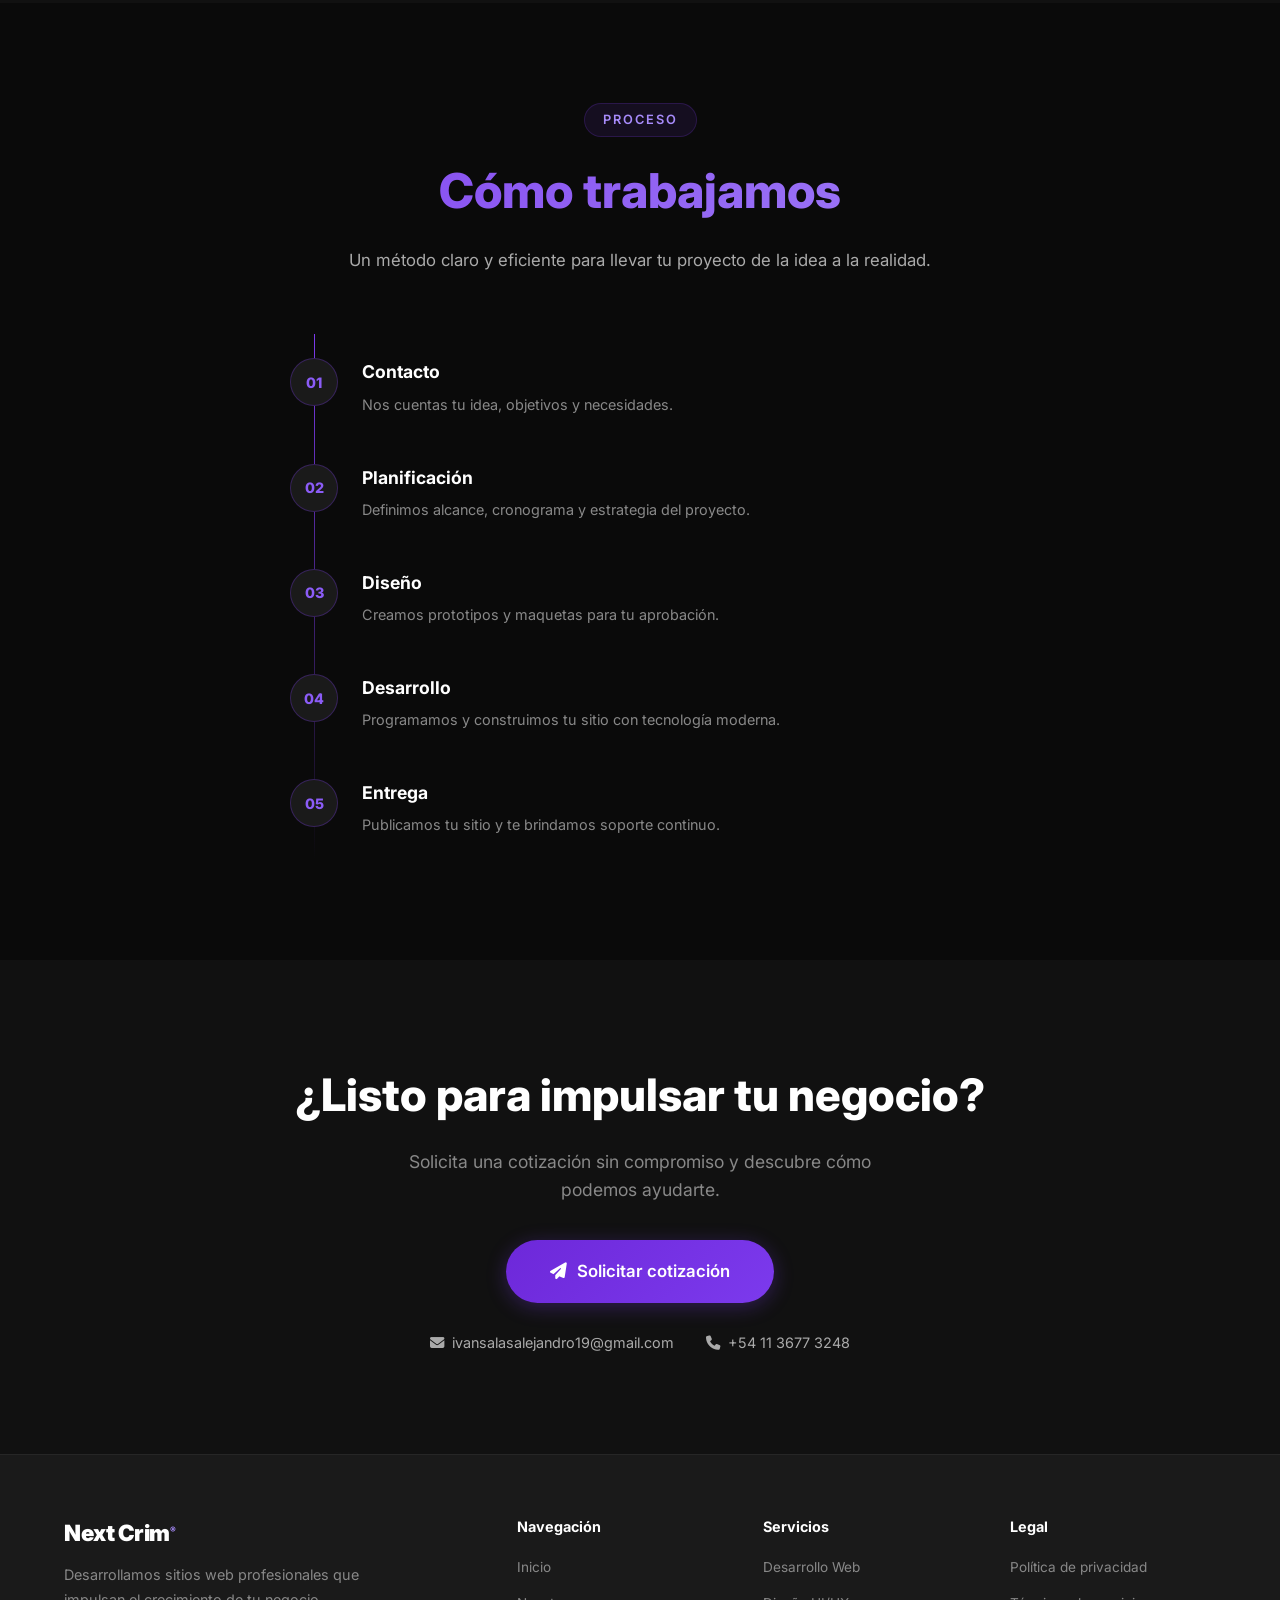
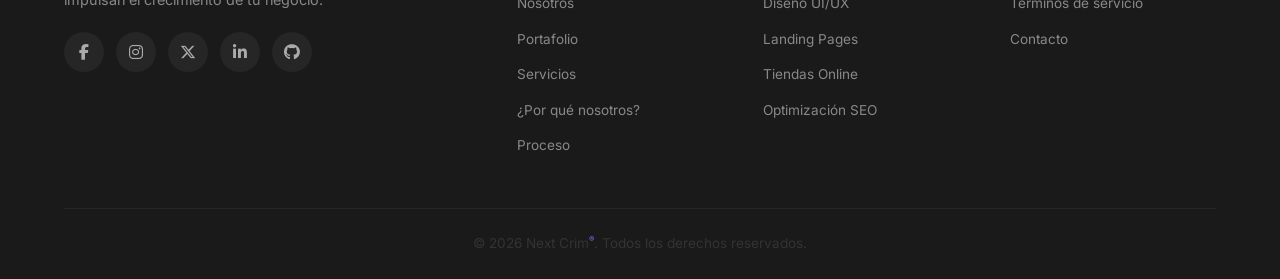
==== commit ff92fde1: "Precios ARS, telefono y email actualizados, demos dinamicas" ====
--- a/index.html
+++ b/index.html
@@ -429,12 +429,12 @@
       <div class="cta-content reveal">
         <h2>¿Listo para impulsar tu negocio?</h2>
         <p>Solicita una cotización sin compromiso y descubre cómo podemos ayudarte.</p>
-        <a href="mailto:contacto@nextcrim.dev" class="btn btn-primary btn-lg">
+        <a href="mailto:ivansalasalejandro19@gmail.com" class="btn btn-primary btn-lg">
           <i class="fas fa-paper-plane"></i> Solicitar cotización
         </a>
         <div class="cta-contact-info">
-          <a href="mailto:contacto@nextcrim.dev"><i class="fas fa-envelope"></i> contacto@nextcrim.dev</a>
-          <a href="tel:+525512345678"><i class="fas fa-phone"></i> +52 55 1234 5678</a>
+          <a href="mailto:ivansalasalejandro19@gmail.com"><i class="fas fa-envelope"></i> ivansalasalejandro19@gmail.com</a>
+          <a href="tel:+541136773248"><i class="fas fa-phone"></i> +54 11 3677 3248</a>
         </div>
       </div>
     </div>
@@ -481,7 +481,7 @@
           <ul>
             <li><a href="#">Política de privacidad</a></li>
             <li><a href="#">Términos de servicio</a></li>
-            <li><a href="mailto:contacto@nextcrim.dev">Contacto</a></li>
+            <li><a href="mailto:ivansalasalejandro19@gmail.com">Contacto</a></li>
           </ul>
         </div>
       </div>
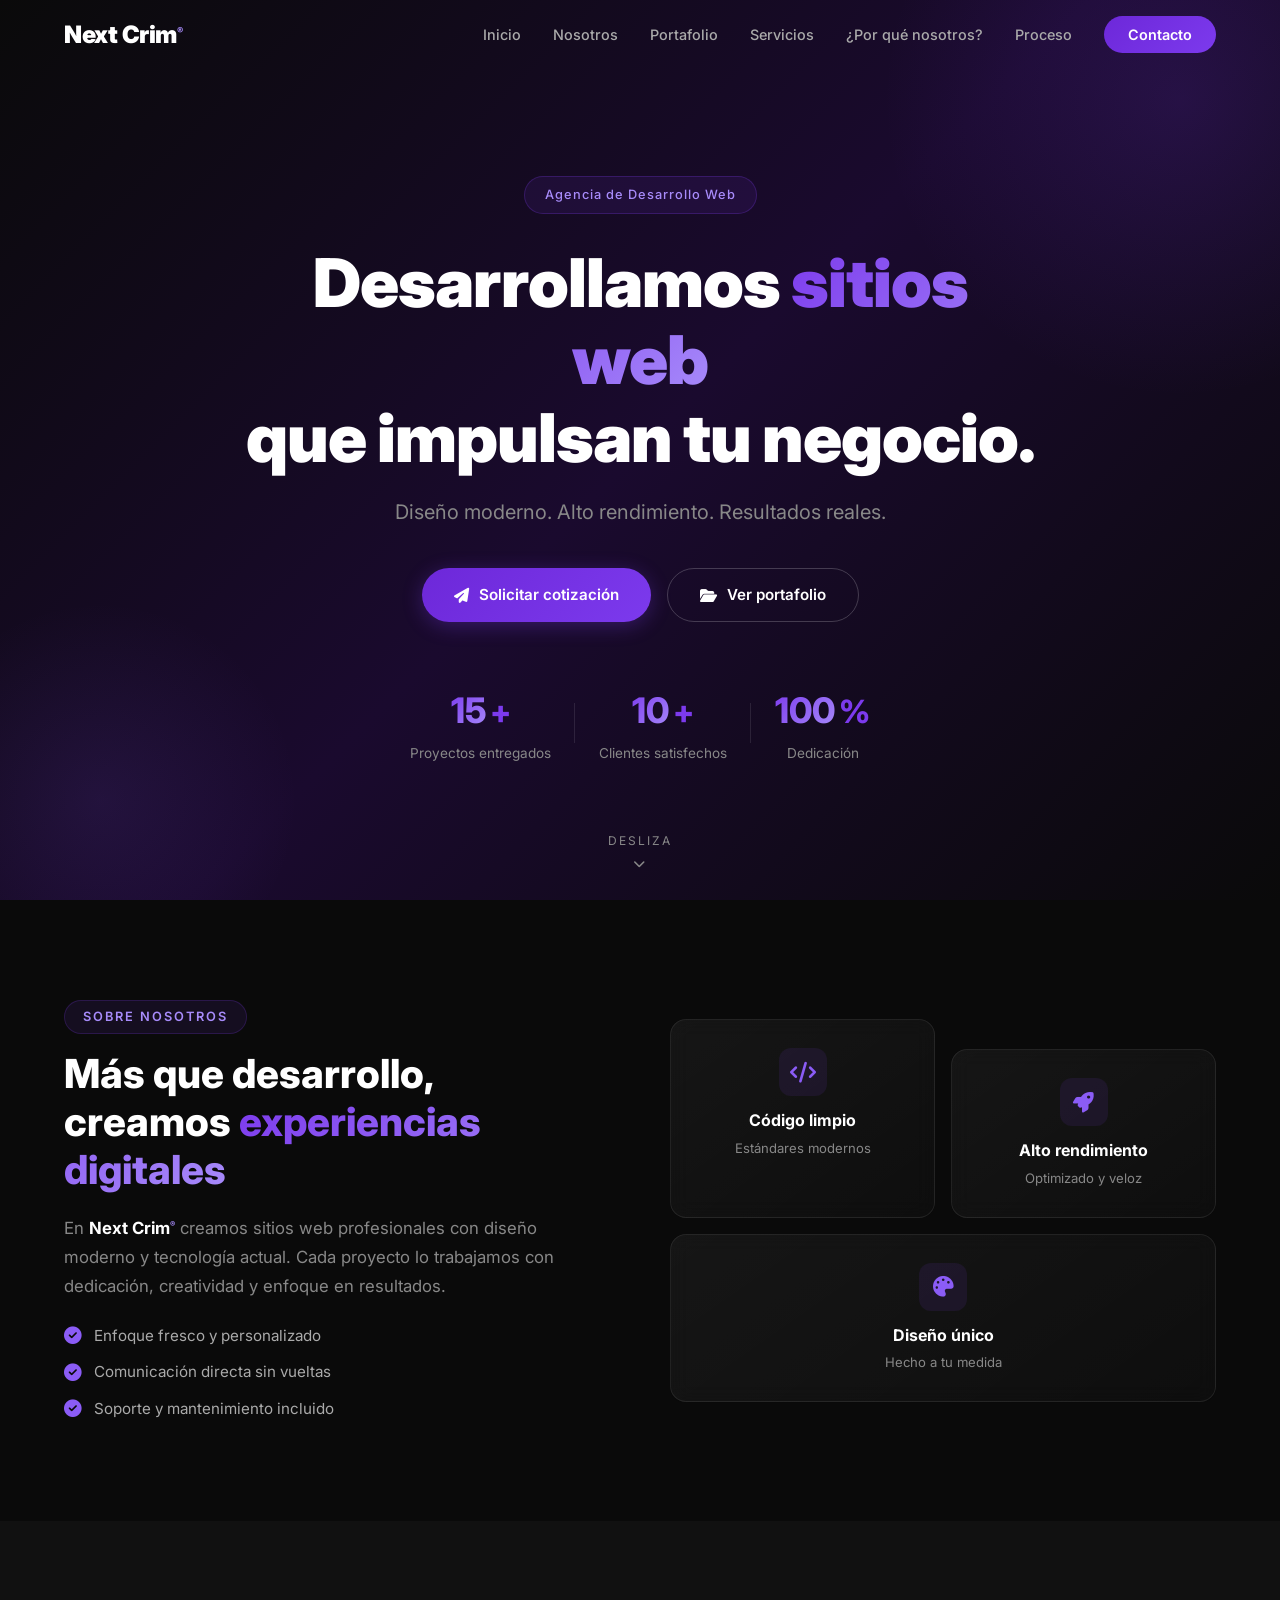
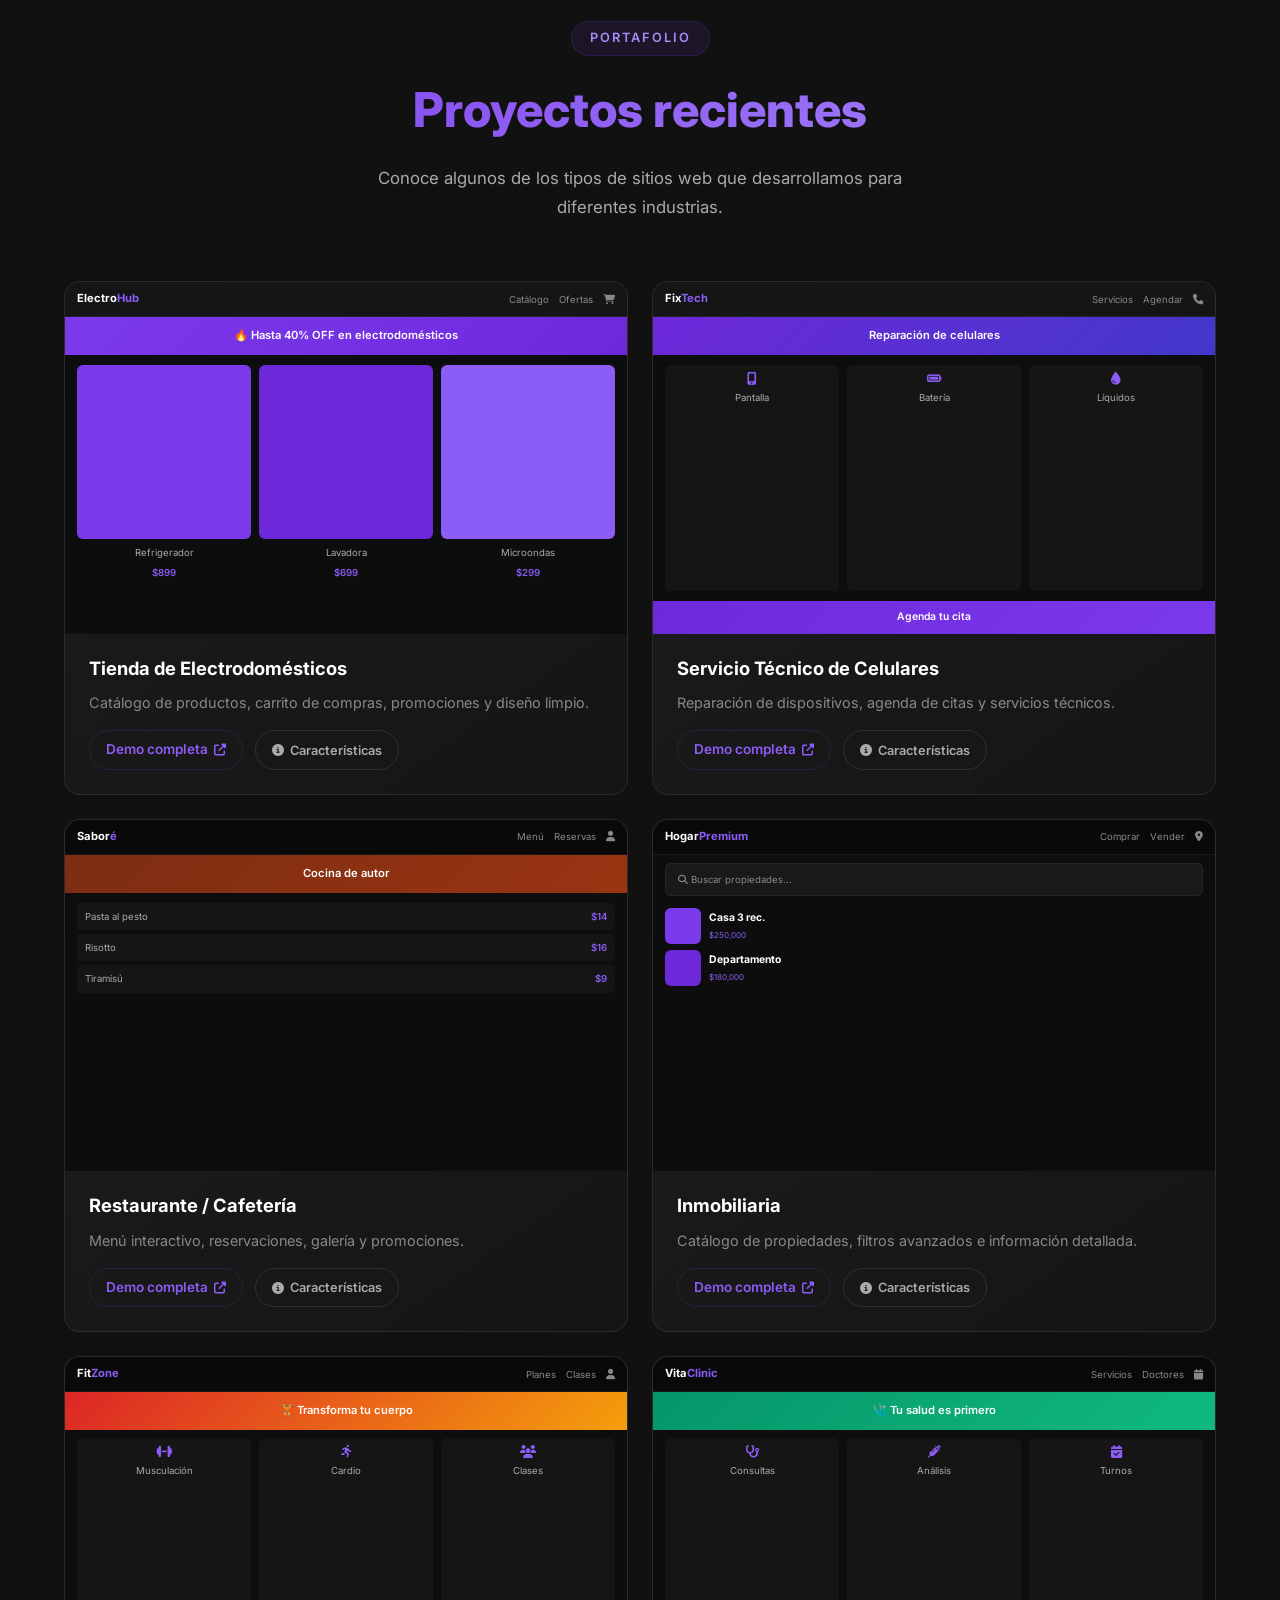
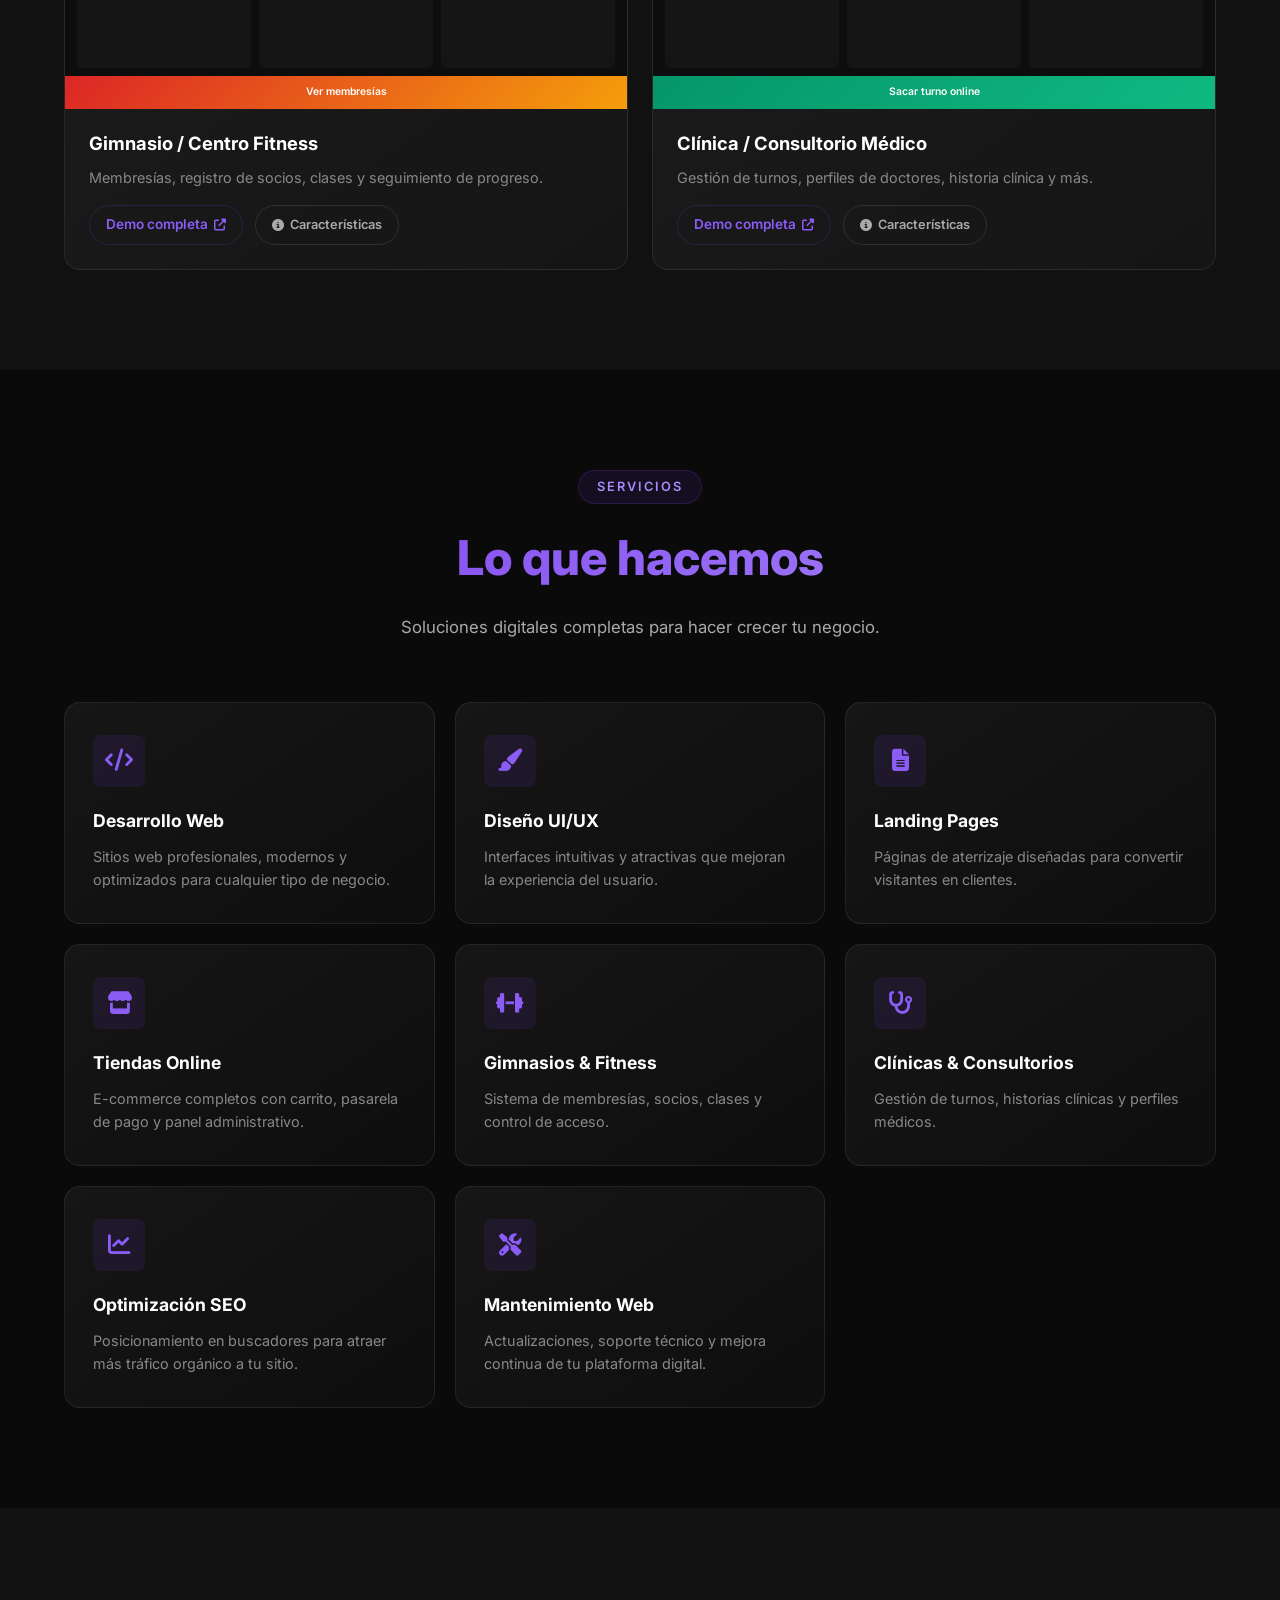
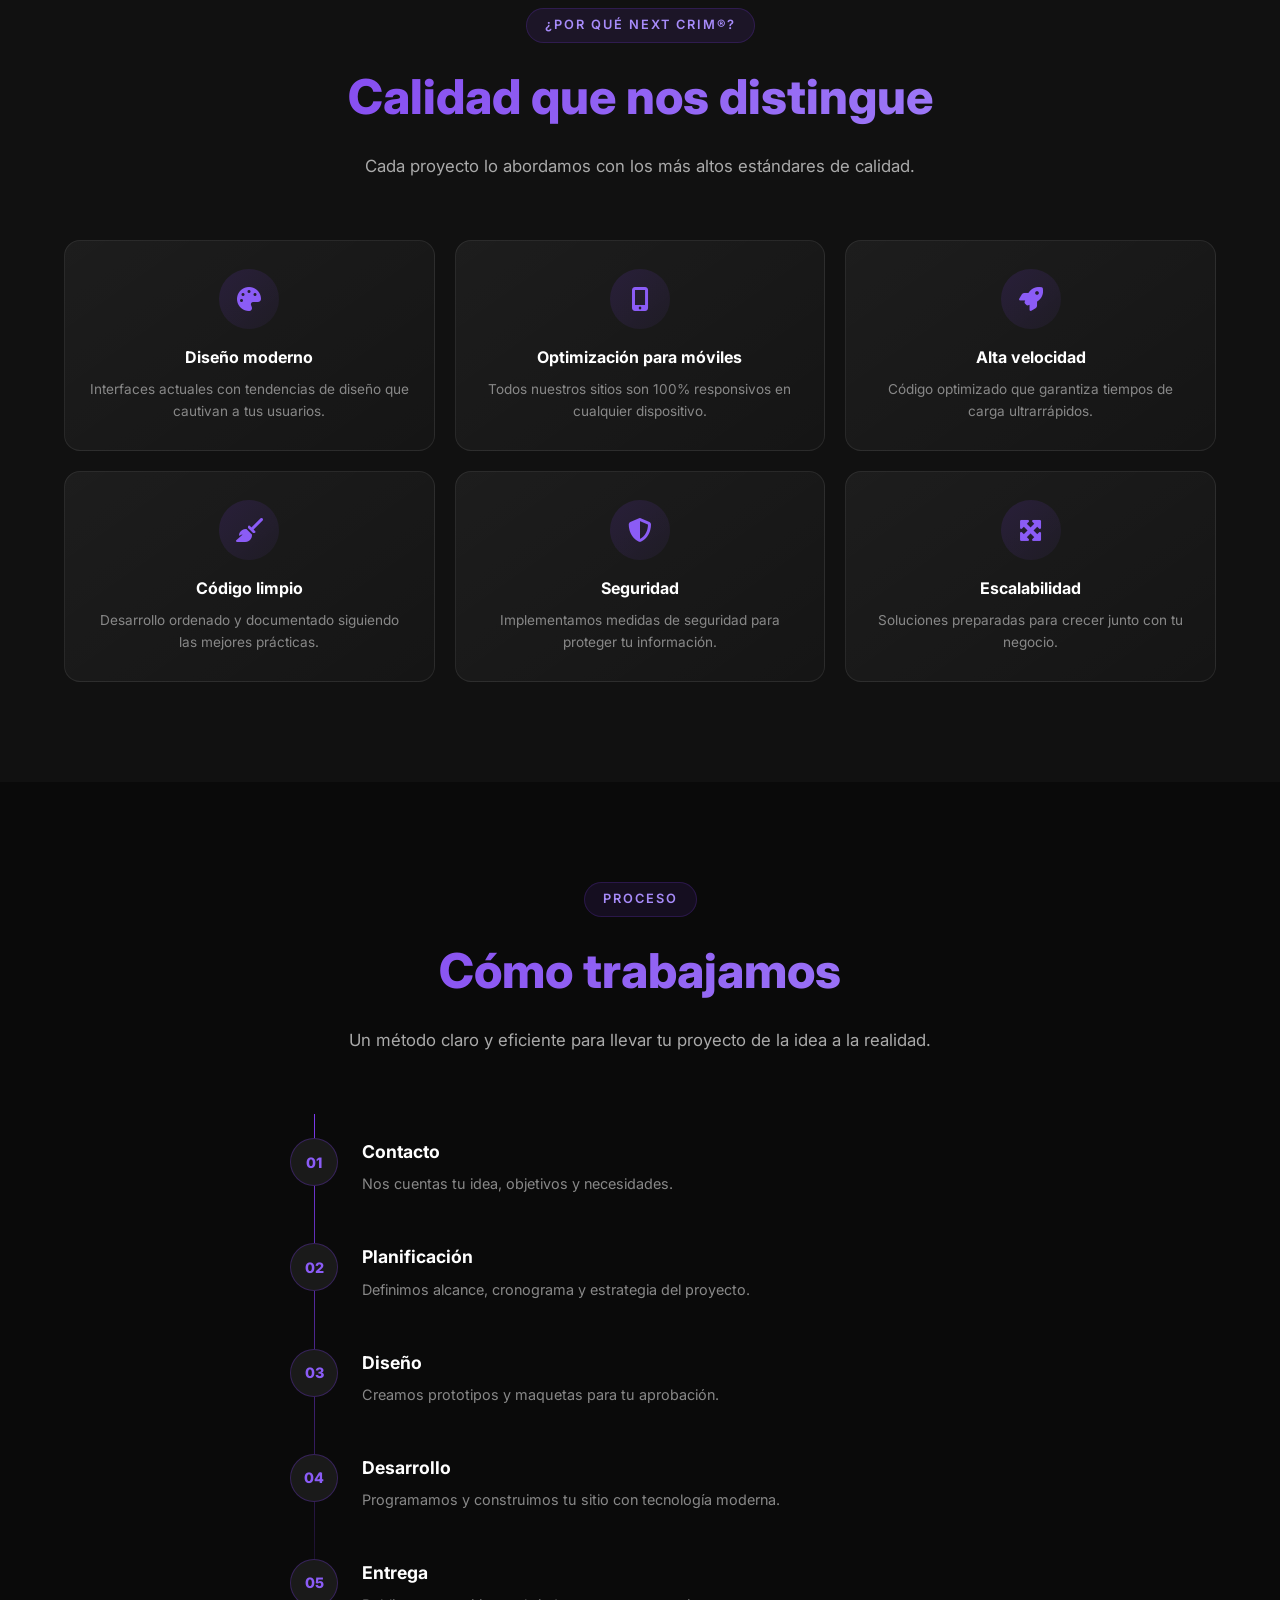
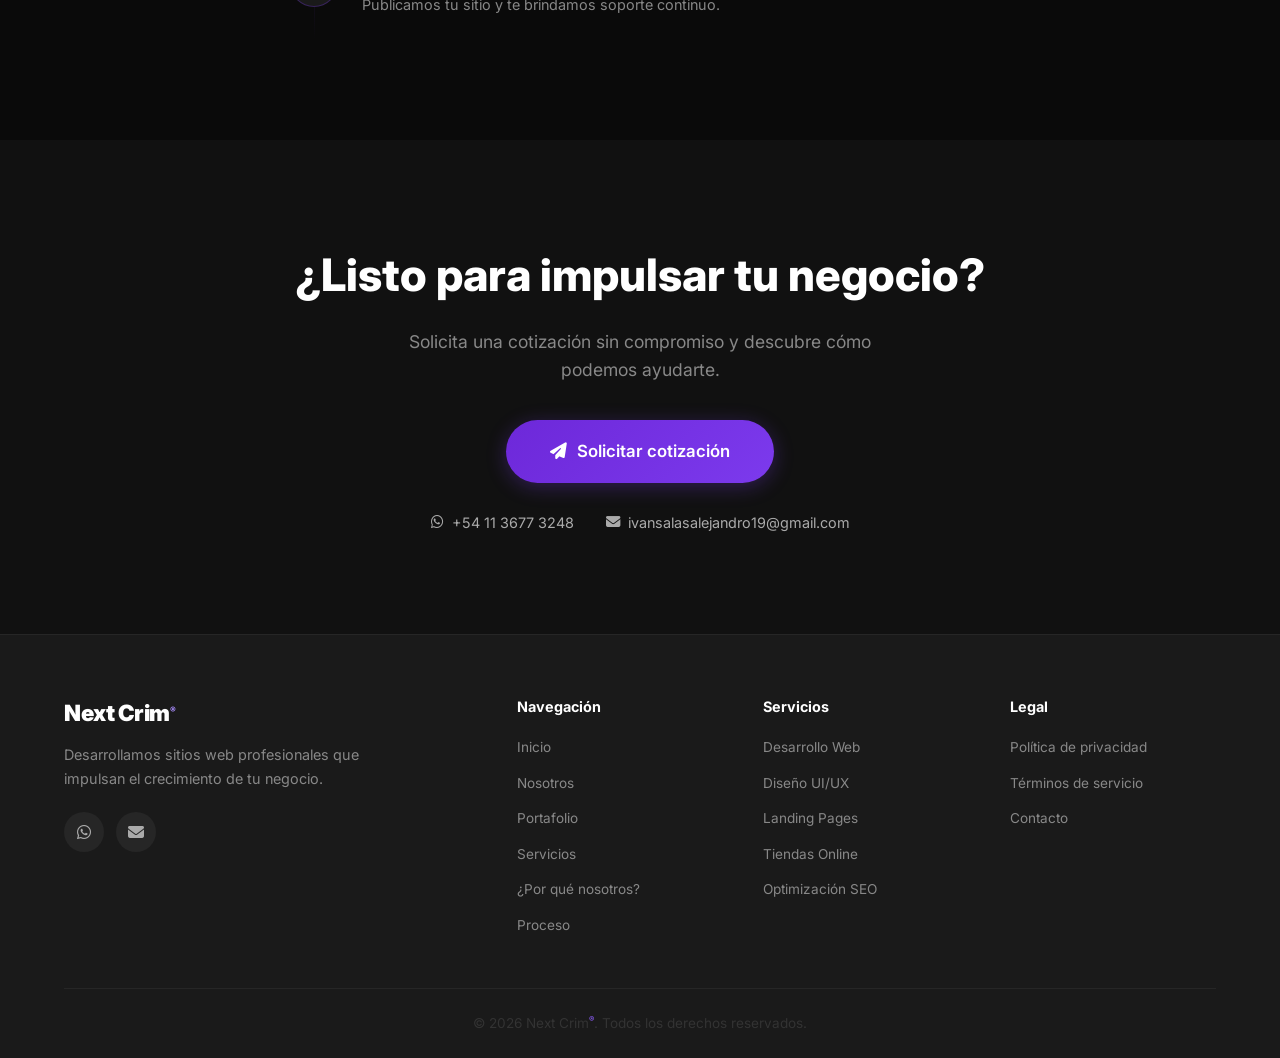
==== commit 4bb85c77: "Nuevas demos: Gym y Clinica con versiones Normal/Premium. Solo WhatsApp y email. Precios ARS." ====
--- a/index.html
+++ b/index.html
@@ -63,19 +63,19 @@
       </div>
       <div class="hero-stats reveal">
         <div class="stat-item">
-          <span class="stat-number" data-count="50">0</span>
+          <span class="stat-number" data-count="15">0</span>
           <span class="stat-plus">+</span>
           <span class="stat-label">Proyectos entregados</span>
         </div>
         <div class="stat-item">
-          <span class="stat-number" data-count="3">0</span>
-          <span class="stat-plus">+</span>
-          <span class="stat-label">Años de experiencia</span>
-        </div>
-        <div class="stat-item">
-          <span class="stat-number" data-count="30">0</span>
+          <span class="stat-number" data-count="10">0</span>
           <span class="stat-plus">+</span>
           <span class="stat-label">Clientes satisfechos</span>
+        </div>
+        <div class="stat-item">
+          <span class="stat-number" data-count="100">0</span>
+          <span class="stat-plus">%</span>
+          <span class="stat-label">Dedicación</span>
         </div>
       </div>
     </div>
@@ -92,19 +92,19 @@
         <div class="about-content reveal">
           <span class="section-tag">Sobre nosotros</span>
           <h2>Más que desarrollo,<br />creamos <span class="gradient-text">experiencias digitales</span></h2>
-          <p>En <strong>Next Crim<sup>&reg;</sup></strong> transformamos ideas en sitios web profesionales que impulsan negocios. Combinamos diseño moderno, tecnología de punta y estrategia digital para ofrecer resultados reales.</p>
+          <p>En <strong>Next Crim<sup>&reg;</sup></strong> creamos sitios web profesionales con diseño moderno y tecnología actual. Cada proyecto lo trabajamos con dedicación, creatividad y enfoque en resultados.</p>
           <div class="about-features">
             <div class="about-feature">
               <i class="fas fa-check-circle"></i>
-              <span>+5 años creando soluciones web</span>
+              <span>Enfoque fresco y personalizado</span>
             </div>
             <div class="about-feature">
               <i class="fas fa-check-circle"></i>
-              <span>Metodología ágil y entregas puntuales</span>
+              <span>Comunicación directa sin vueltas</span>
             </div>
             <div class="about-feature">
               <i class="fas fa-check-circle"></i>
-              <span>Soporte y mantenimiento continuo</span>
+              <span>Soporte y mantenimiento incluido</span>
             </div>
           </div>
         </div>
@@ -273,6 +273,76 @@
             </div>
           </div>
         </article>
+
+        <!-- Card 5 -->
+        <article class="portfolio-card reveal" tabindex="0" role="button" aria-label="Ver demo de gimnasio" data-demo="demo5">
+          <div class="portfolio-preview">
+            <div class="demo-mockup mockup-gym">
+              <div class="mockup-header dark-header">
+                <span class="mockup-logo">Fit<span class="accent">Zone</span></span>
+                <div class="mockup-nav">
+                  <span>Planes</span>
+                  <span>Clases</span>
+                  <span><i class="fas fa-user"></i></span>
+                </div>
+              </div>
+              <div class="mockup-banner" style="background:linear-gradient(135deg,#dc2626,#f59e0b)">🏋️ Transforma tu cuerpo</div>
+              <div class="mockup-services" style="padding:8px 12px">
+                <div class="service-item"><i class="fas fa-dumbbell"></i><span>Musculación</span></div>
+                <div class="service-item"><i class="fas fa-running"></i><span>Cardio</span></div>
+                <div class="service-item"><i class="fas fa-users"></i><span>Clases</span></div>
+              </div>
+              <div class="mockup-cta-sm" style="background:linear-gradient(135deg,#dc2626,#f59e0b)">Ver membresías</div>
+            </div>
+          </div>
+          <div class="portfolio-info">
+            <h3>Gimnasio / Centro Fitness</h3>
+            <p>Membresías, registro de socios, clases y seguimiento de progreso.</p>
+            <div class="portfolio-link-group">
+              <a href="demos/gimnasio.html" target="_blank" class="portfolio-link" aria-label="Abrir demo completa en nueva pestaña">
+                Demo completa <i class="fas fa-external-link-alt"></i>
+              </a>
+              <button class="portfolio-link modal-trigger" data-demo="demo5" aria-label="Ver características">
+                <i class="fas fa-info-circle"></i> Características
+              </button>
+            </div>
+          </div>
+        </article>
+
+        <!-- Card 6 -->
+        <article class="portfolio-card reveal" tabindex="0" role="button" aria-label="Ver demo de clínica" data-demo="demo6">
+          <div class="portfolio-preview">
+            <div class="demo-mockup mockup-clinic">
+              <div class="mockup-header dark-header">
+                <span class="mockup-logo">Vita<span class="accent">Clinic</span></span>
+                <div class="mockup-nav">
+                  <span>Servicios</span>
+                  <span>Doctores</span>
+                  <span><i class="fas fa-calendar"></i></span>
+                </div>
+              </div>
+              <div class="mockup-banner" style="background:linear-gradient(135deg,#059669,#10b981)">🩺 Tu salud es primero</div>
+              <div class="mockup-services" style="padding:8px 12px">
+                <div class="service-item"><i class="fas fa-stethoscope"></i><span>Consultas</span></div>
+                <div class="service-item"><i class="fas fa-syringe"></i><span>Análisis</span></div>
+                <div class="service-item"><i class="fas fa-calendar-check"></i><span>Turnos</span></div>
+              </div>
+              <div class="mockup-cta-sm" style="background:linear-gradient(135deg,#059669,#10b981)">Sacar turno online</div>
+            </div>
+          </div>
+          <div class="portfolio-info">
+            <h3>Clínica / Consultorio Médico</h3>
+            <p>Gestión de turnos, perfiles de doctores, historia clínica y más.</p>
+            <div class="portfolio-link-group">
+              <a href="demos/clinica.html" target="_blank" class="portfolio-link" aria-label="Abrir demo completa en nueva pestaña">
+                Demo completa <i class="fas fa-external-link-alt"></i>
+              </a>
+              <button class="portfolio-link modal-trigger" data-demo="demo6" aria-label="Ver características">
+                <i class="fas fa-info-circle"></i> Características
+              </button>
+            </div>
+          </div>
+        </article>
       </div>
     </div>
   </section>
@@ -319,6 +389,16 @@
           <p>E-commerce completos con carrito, pasarela de pago y panel administrativo.</p>
         </div>
         <div class="service-card reveal">
+          <div class="service-icon"><i class="fas fa-dumbbell"></i></div>
+          <h3>Gimnasios & Fitness</h3>
+          <p>Sistema de membresías, socios, clases y control de acceso.</p>
+        </div>
+        <div class="service-card reveal">
+          <div class="service-icon"><i class="fas fa-stethoscope"></i></div>
+          <h3>Clínicas & Consultorios</h3>
+          <p>Gestión de turnos, historias clínicas y perfiles médicos.</p>
+        </div>
+        <div class="service-card reveal">
           <div class="service-icon"><i class="fas fa-chart-line"></i></div>
           <h3>Optimización SEO</h3>
           <p>Posicionamiento en buscadores para atraer más tráfico orgánico a tu sitio.</p>
@@ -433,8 +513,8 @@
           <i class="fas fa-paper-plane"></i> Solicitar cotización
         </a>
         <div class="cta-contact-info">
+          <a href="https://wa.me/541136773248" target="_blank"><i class="fab fa-whatsapp"></i> +54 11 3677 3248</a>
           <a href="mailto:ivansalasalejandro19@gmail.com"><i class="fas fa-envelope"></i> ivansalasalejandro19@gmail.com</a>
-          <a href="tel:+541136773248"><i class="fas fa-phone"></i> +54 11 3677 3248</a>
         </div>
       </div>
     </div>
@@ -448,11 +528,8 @@
           <a href="#" class="footer-logo">Next Crim<sup>®</sup></a>
           <p>Desarrollamos sitios web profesionales que impulsan el crecimiento de tu negocio.</p>
           <div class="footer-social">
-            <a href="#" aria-label="Facebook"><i class="fab fa-facebook-f"></i></a>
-            <a href="#" aria-label="Instagram"><i class="fab fa-instagram"></i></a>
-            <a href="#" aria-label="Twitter / X"><i class="fab fa-x-twitter"></i></a>
-            <a href="#" aria-label="LinkedIn"><i class="fab fa-linkedin-in"></i></a>
-            <a href="#" aria-label="GitHub"><i class="fab fa-github"></i></a>
+            <a href="https://wa.me/541136773248" target="_blank" aria-label="WhatsApp"><i class="fab fa-whatsapp"></i></a>
+            <a href="mailto:ivansalasalejandro19@gmail.com" aria-label="Email"><i class="fas fa-envelope"></i></a>
           </div>
         </div>
         <div class="footer-links">
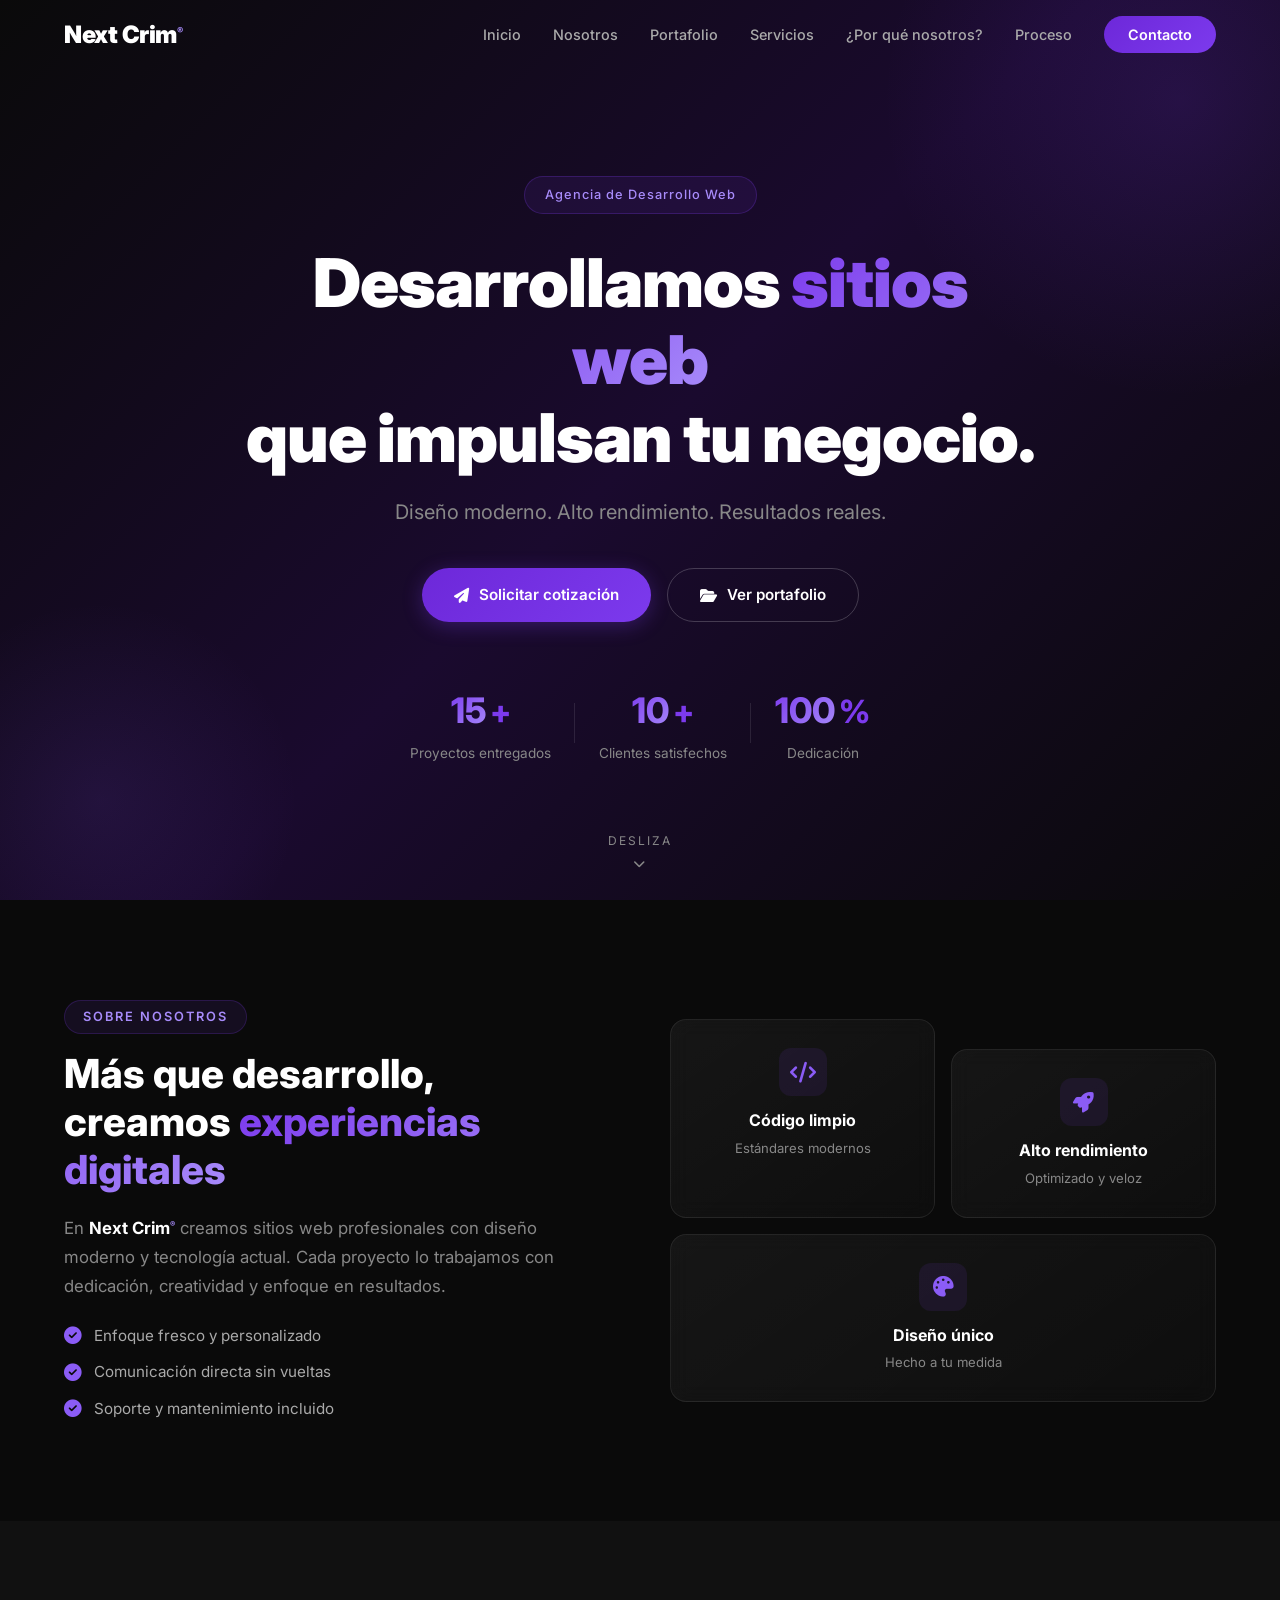
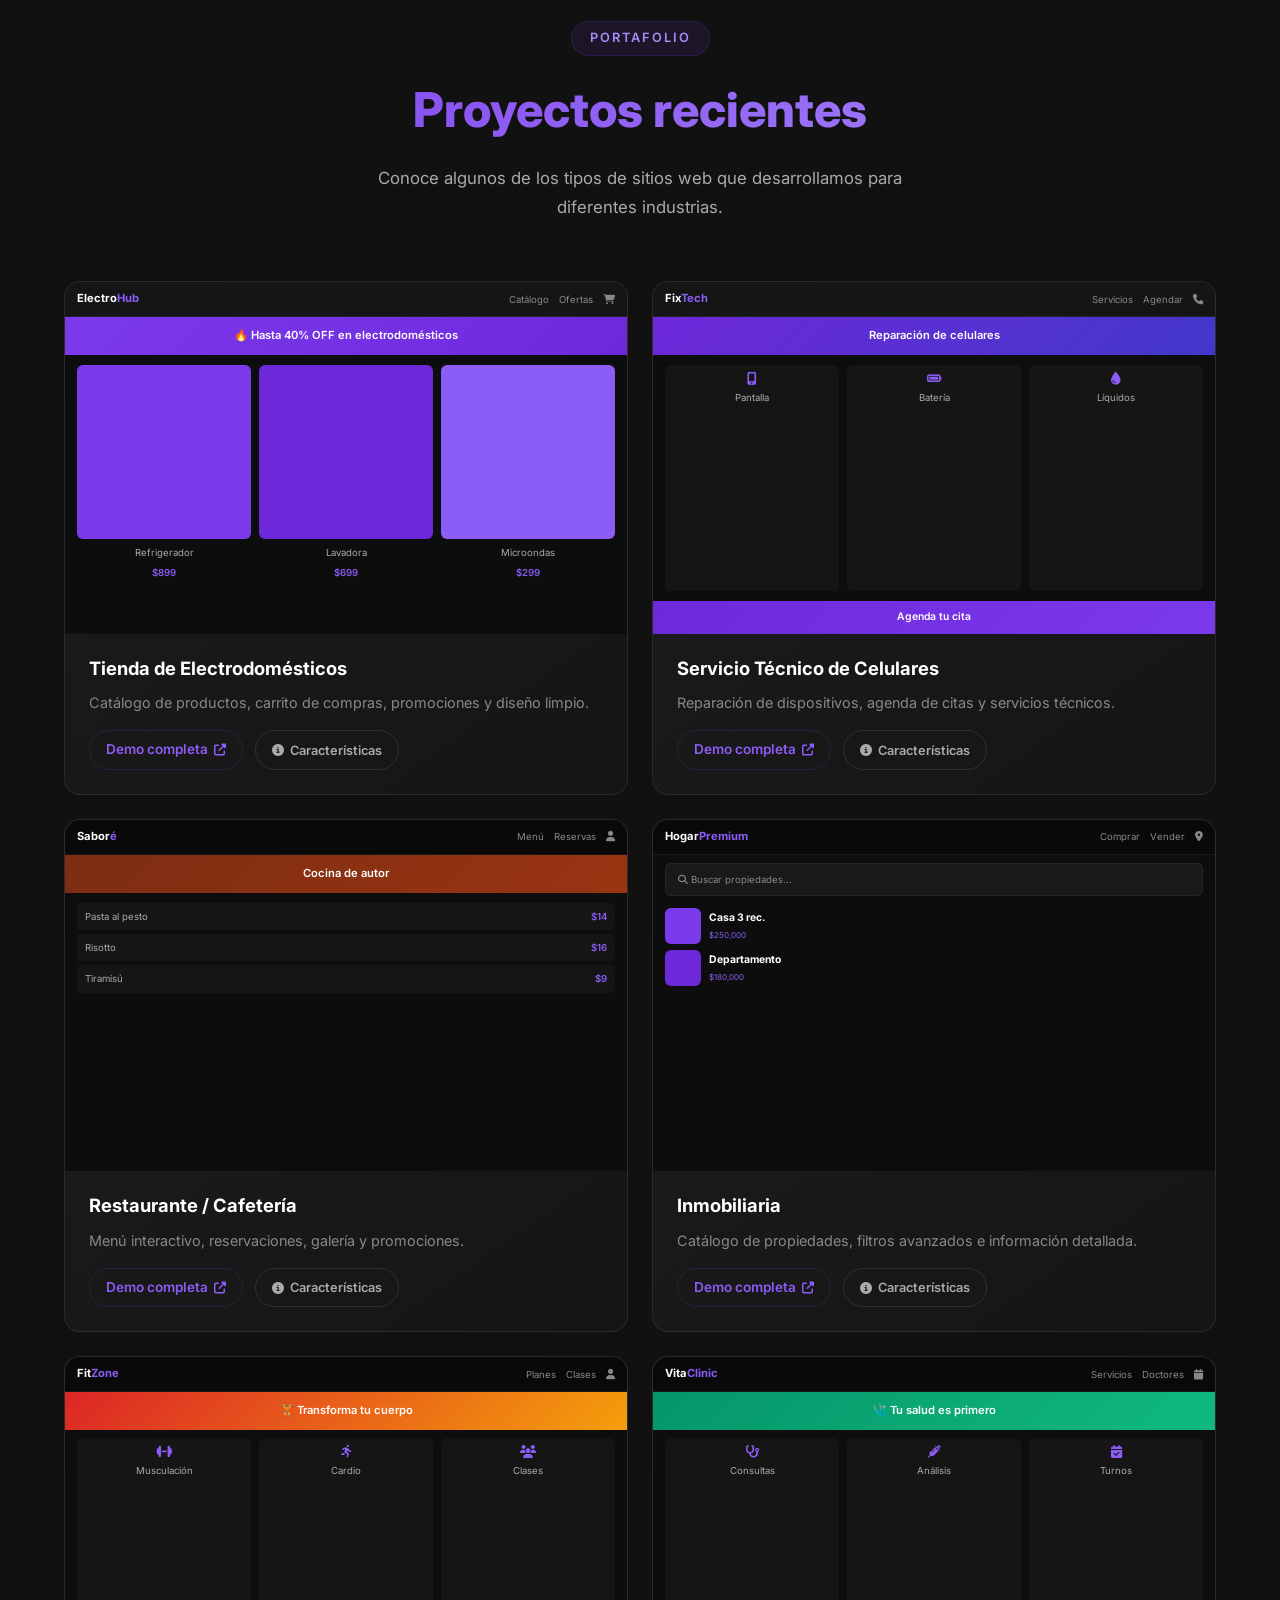
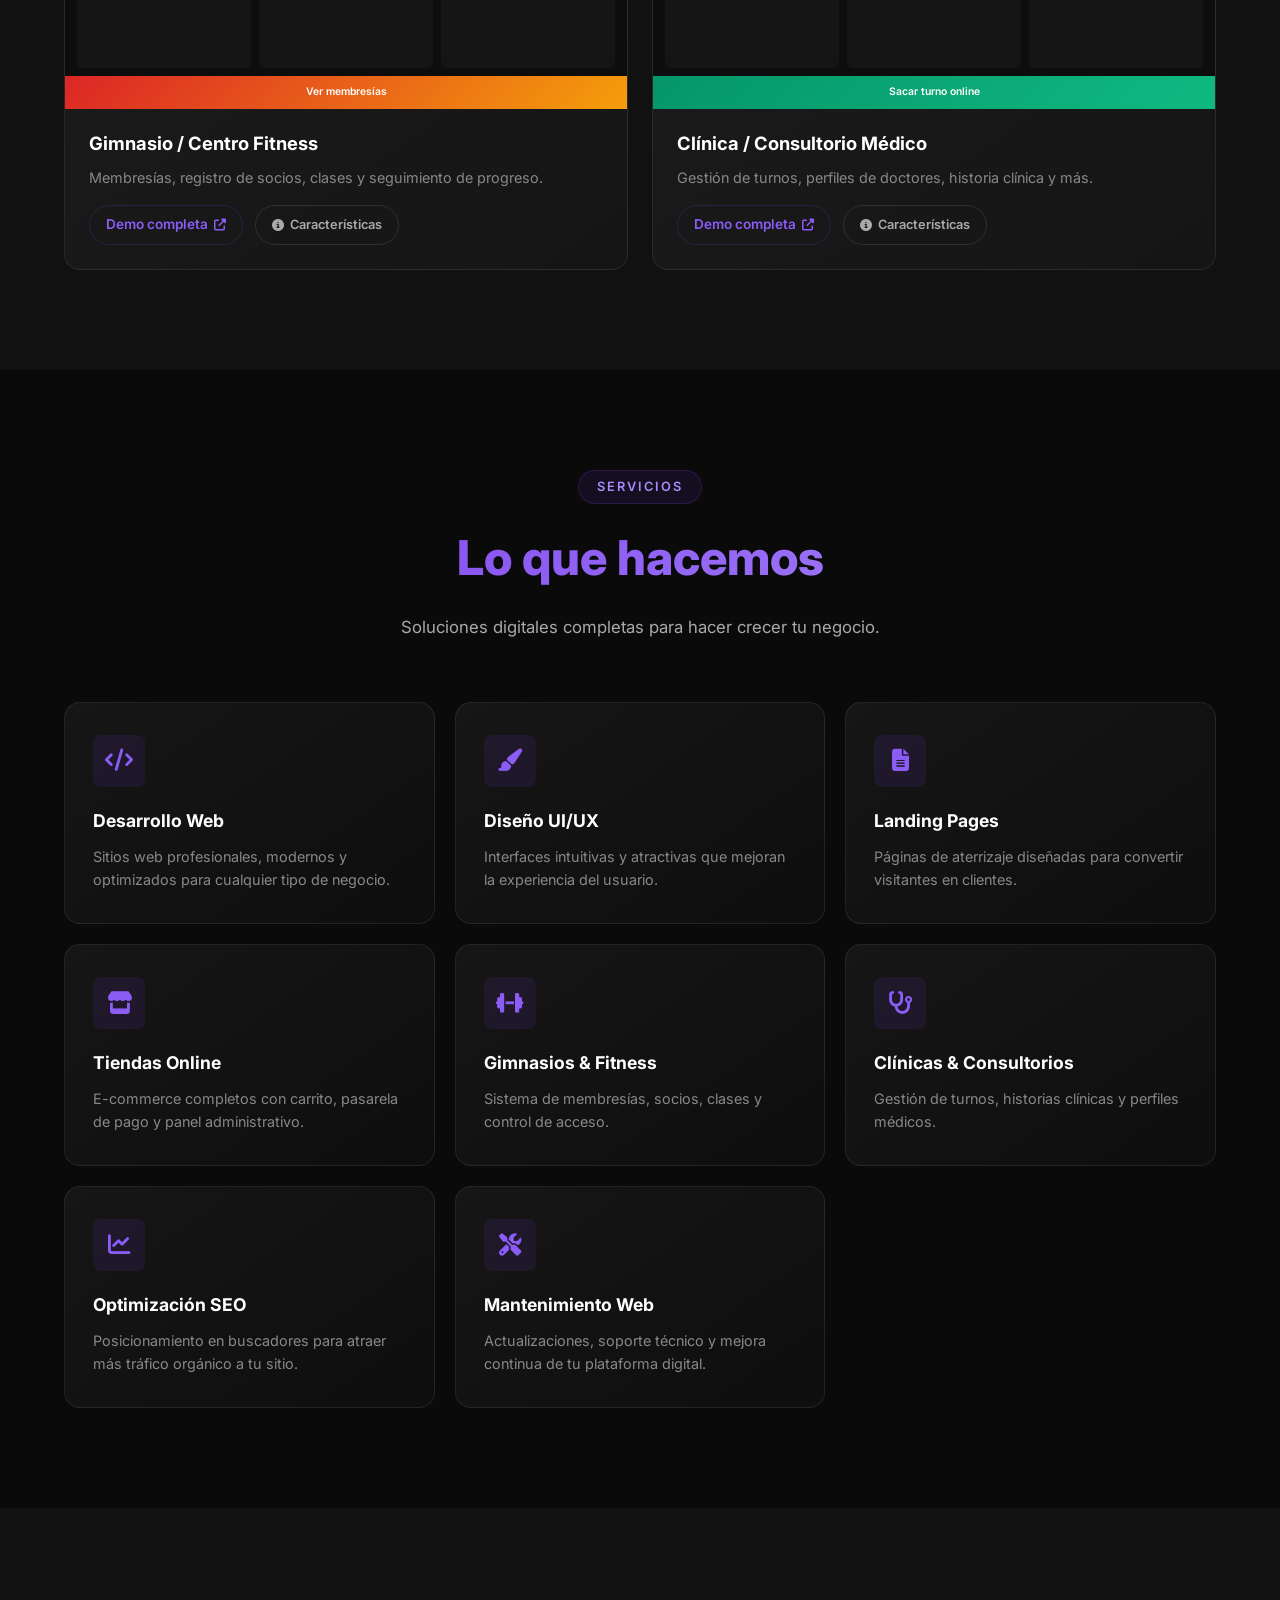
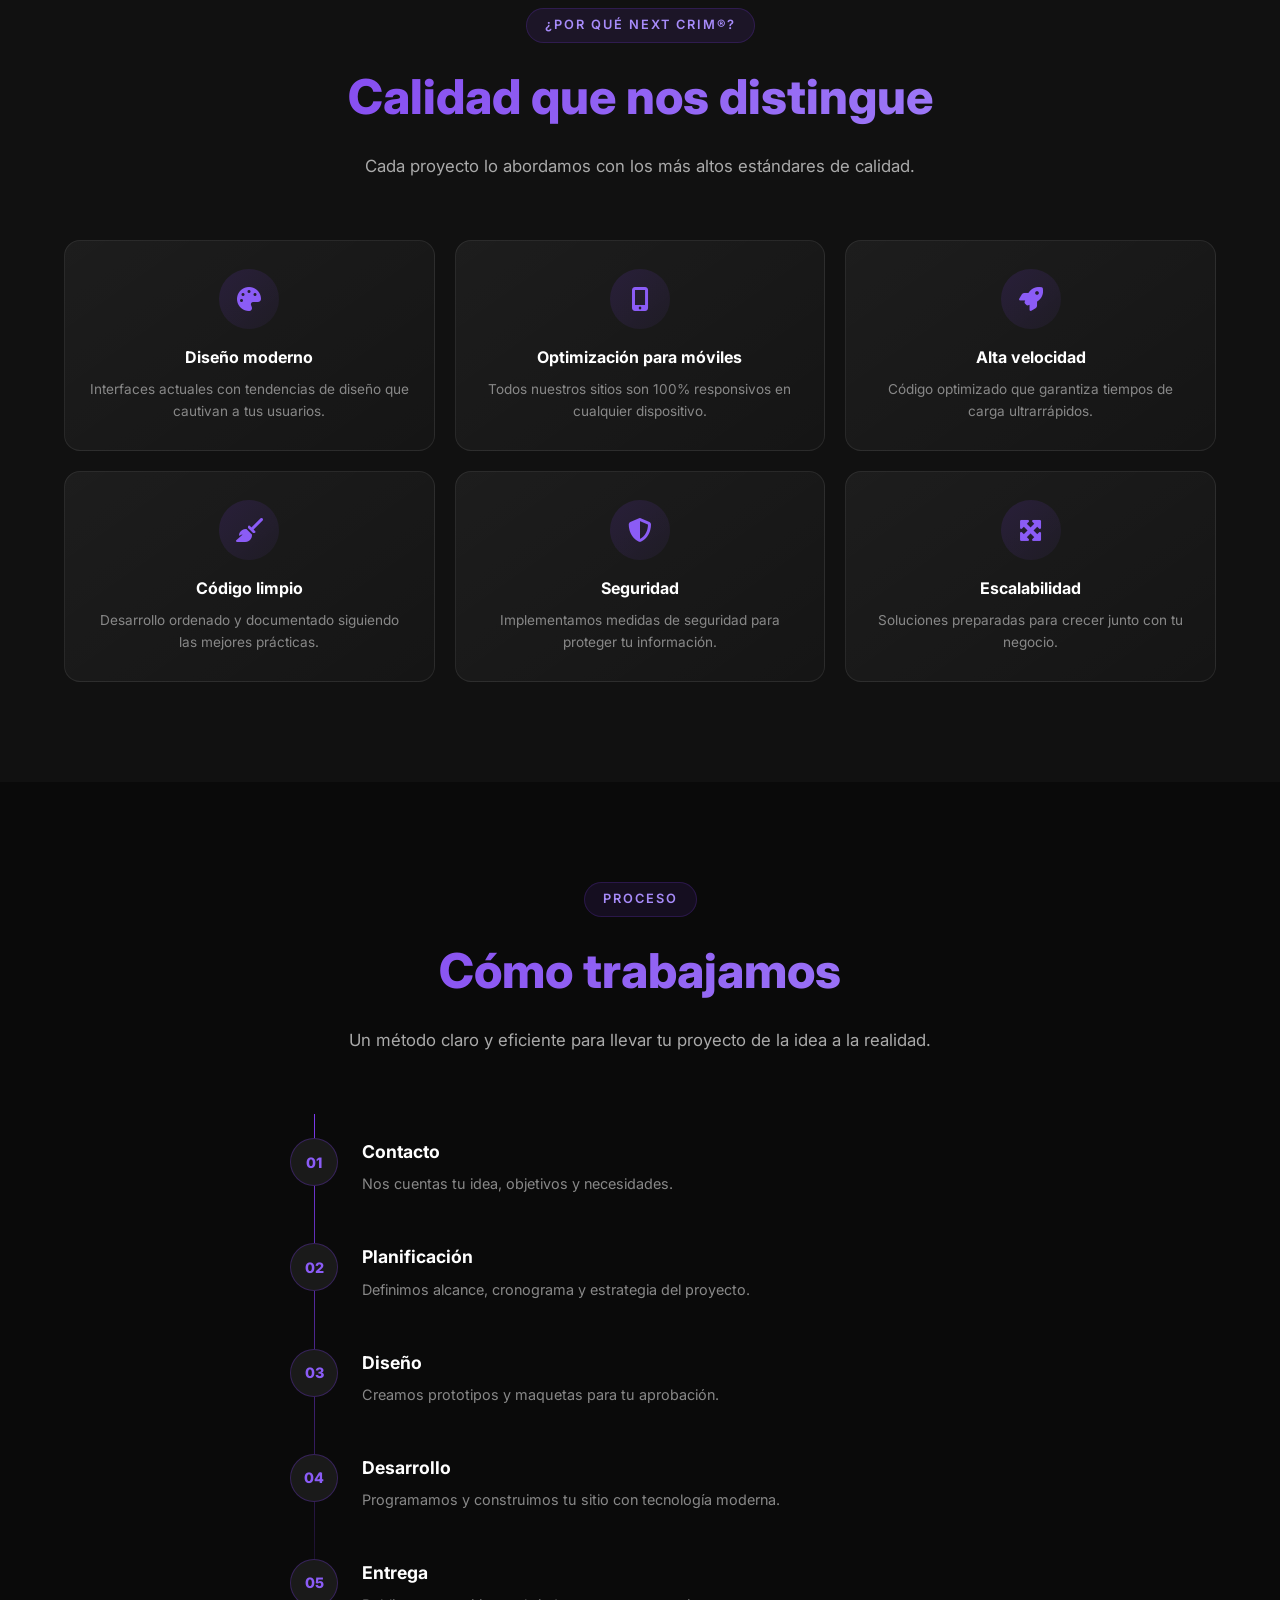
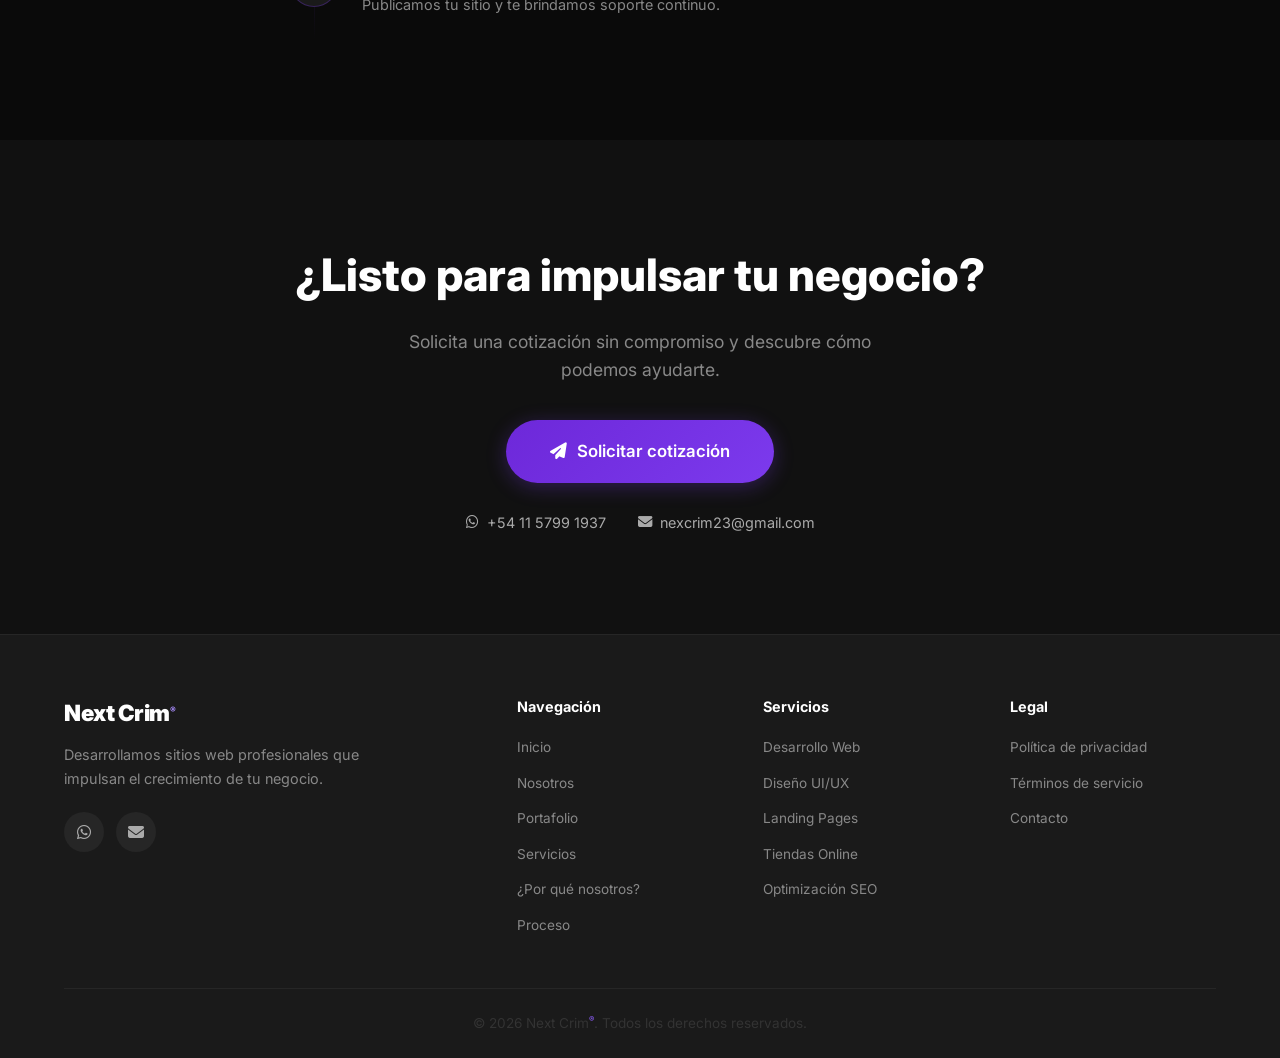
==== commit 2265605d: "Update email a nexcrim23@gmail.com y telefono a 1157991937" ====
--- a/index.html
+++ b/index.html
@@ -3,7 +3,7 @@
 <head>
   <meta charset="UTF-8" />
   <meta name="viewport" content="width=device-width, initial-scale=1.0" />
-  <meta name="description" content="Next Crim® - Agencia de desarrollo web. Creamos sitios modernos, rápidos y optimizados para impulsar tu negocio." />
+  <meta name="description" content="Next Crim® - Desarrollo web profesional. Creamos sitios modernos, rápidos y optimizados para impulsar tu negocio." />
   <meta name="keywords" content="desarrollo web, diseño web, tiendas online, landing pages, SEO" />
   <meta name="author" content="Next Crim®" />
   <meta property="og:title" content="Next Crim® - Desarrollo Web Profesional" />
@@ -509,12 +509,12 @@
       <div class="cta-content reveal">
         <h2>¿Listo para impulsar tu negocio?</h2>
         <p>Solicita una cotización sin compromiso y descubre cómo podemos ayudarte.</p>
-        <a href="mailto:ivansalasalejandro19@gmail.com" class="btn btn-primary btn-lg">
+        <a href="mailto:nexcrim23@gmail.com" class="btn btn-primary btn-lg">
           <i class="fas fa-paper-plane"></i> Solicitar cotización
         </a>
         <div class="cta-contact-info">
-          <a href="https://wa.me/541136773248" target="_blank"><i class="fab fa-whatsapp"></i> +54 11 3677 3248</a>
-          <a href="mailto:ivansalasalejandro19@gmail.com"><i class="fas fa-envelope"></i> ivansalasalejandro19@gmail.com</a>
+          <a href="https://wa.me/541157991937" target="_blank"><i class="fab fa-whatsapp"></i> +54 11 5799 1937</a>
+          <a href="mailto:nexcrim23@gmail.com"><i class="fas fa-envelope"></i> nexcrim23@gmail.com</a>
         </div>
       </div>
     </div>
@@ -528,8 +528,8 @@
           <a href="#" class="footer-logo">Next Crim<sup>®</sup></a>
           <p>Desarrollamos sitios web profesionales que impulsan el crecimiento de tu negocio.</p>
           <div class="footer-social">
-            <a href="https://wa.me/541136773248" target="_blank" aria-label="WhatsApp"><i class="fab fa-whatsapp"></i></a>
-            <a href="mailto:ivansalasalejandro19@gmail.com" aria-label="Email"><i class="fas fa-envelope"></i></a>
+            <a href="https://wa.me/541157991937" target="_blank" aria-label="WhatsApp"><i class="fab fa-whatsapp"></i></a>
+            <a href="mailto:nexcrim23@gmail.com" aria-label="Email"><i class="fas fa-envelope"></i></a>
           </div>
         </div>
         <div class="footer-links">
@@ -558,7 +558,7 @@
           <ul>
             <li><a href="#">Política de privacidad</a></li>
             <li><a href="#">Términos de servicio</a></li>
-            <li><a href="mailto:ivansalasalejandro19@gmail.com">Contacto</a></li>
+            <li><a href="mailto:nexcrim23@gmail.com">Contacto</a></li>
           </ul>
         </div>
       </div>
--- a/styles.css
+++ b/styles.css
@@ -1440,26 +1440,83 @@
     text-align: center;
   }
 
+  .hero {
+    min-height: auto;
+    padding: 110px 20px 60px;
+  }
+
+  .hero-title {
+    font-size: clamp(1.8rem, 7vw, 2.8rem);
+  }
+
+  .hero-subtitle {
+    font-size: 1rem;
+  }
+
   .hero-stats {
-    gap: 24px;
+    gap: 20px;
   }
 
   .stat-item:not(:last-child)::after {
     display: none;
   }
 
+  .stat-number {
+    font-size: 1.6rem;
+  }
+
+  .scroll-indicator {
+    display: none;
+  }
+
   .portfolio-grid {
     grid-template-columns: 1fr;
+    gap: 18px;
+  }
+
+  .portfolio-preview {
+    aspect-ratio: 16 / 9;
+  }
+
+  .portfolio-info {
+    padding: 16px 18px 20px;
+  }
+
+  .portfolio-info h3 {
+    font-size: 1.05rem;
+  }
+
+  .portfolio-link-group {
+    gap: 8px;
+  }
+
+  .portfolio-link {
+    font-size: 0.78rem;
+    padding: 7px 14px;
   }
 
   .services-grid,
   .why-grid {
     grid-template-columns: 1fr;
+    gap: 14px;
+  }
+
+  .service-card {
+    padding: 24px 20px;
+  }
+
+  .why-card {
+    padding: 22px 18px;
   }
 
   .footer-grid {
     grid-template-columns: 1fr;
     gap: 28px;
+    text-align: left;
+  }
+
+  .footer-social {
+    justify-content: flex-start;
   }
 
   .cta-contact-info {
@@ -1473,11 +1530,23 @@
   }
 
   .modal-body {
-    padding: 24px;
+    padding: 20px;
+  }
+
+  .modal-demo-header h2 {
+    font-size: 1.4rem;
   }
 
   .section {
-    padding: 60px 0;
+    padding: 50px 0;
+  }
+
+  .section-header {
+    margin-bottom: 32px;
+  }
+
+  .section-header h2 {
+    font-size: 1.6rem;
   }
 
   .process-steps::before {
@@ -1490,21 +1559,63 @@
     min-width: 40px;
     font-size: 0.8rem;
   }
+
+  .step {
+    padding: 16px 0;
+    gap: 16px;
+  }
+
+  .step-content h3 {
+    font-size: 1rem;
+  }
+
+  .about-grid {
+    gap: 28px;
+  }
+
+  .about-content h2 {
+    font-size: 1.5rem;
+  }
+
+  .about-content p {
+    font-size: 0.9rem;
+  }
+
+  .cta-content h2 {
+    font-size: 1.5rem;
+  }
+
+  .cta-content p {
+    font-size: 0.95rem;
+  }
+
+  .btn-lg {
+    padding: 14px 28px;
+    font-size: 0.95rem;
+  }
 }
 
 @media (max-width: 480px) {
   .hero-cta {
     flex-direction: column;
-    align-items: center;
+    align-items: stretch;
+    gap: 12px;
   }
 
   .btn {
     width: 100%;
     justify-content: center;
+    padding: 13px 24px;
+    font-size: 0.9rem;
   }
 
   .hero {
-    padding: 100px 16px 60px;
+    padding: 100px 16px 50px;
+  }
+
+  .hero-badge {
+    font-size: 0.7rem;
+    padding: 6px 14px;
   }
 
   .container {
@@ -1512,7 +1623,43 @@
   }
 
   .section-header {
-    margin-bottom: 40px;
+    margin-bottom: 28px;
+  }
+
+  .section-tag {
+    font-size: 0.7rem;
+    padding: 4px 12px;
+  }
+
+  .portfolio-card {
+    border-radius: 12px;
+  }
+
+  .service-icon {
+    width: 44px;
+    height: 44px;
+    font-size: 1.1rem;
+  }
+
+  .nav-logo {
+    font-size: 1.2rem;
+  }
+
+  .modal-content {
+    border-radius: 16px;
+    max-height: 90vh;
+  }
+
+  .modal-demo-card {
+    padding: 14px;
+  }
+  
+  .footer {
+    padding: 40px 0 0;
+  }
+
+  .footer-brand p {
+    font-size: 0.82rem;
   }
 }
 
